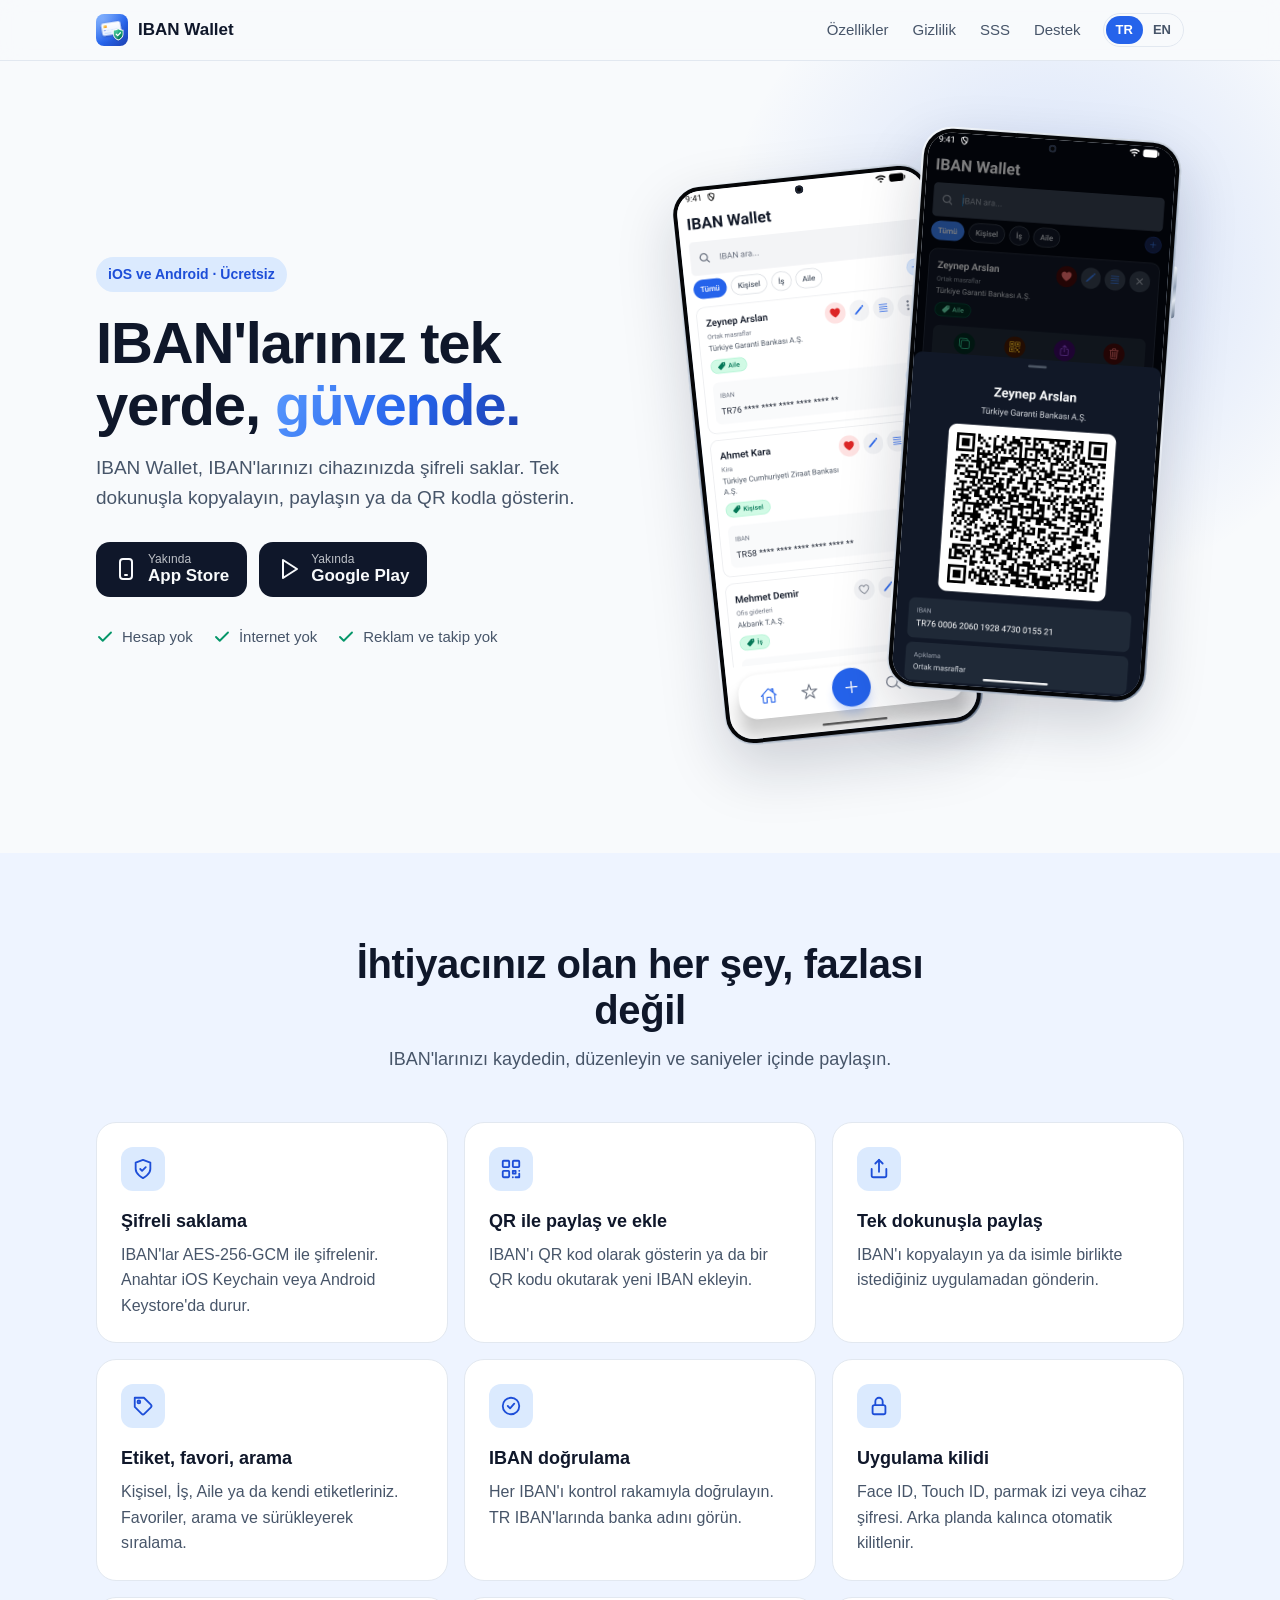
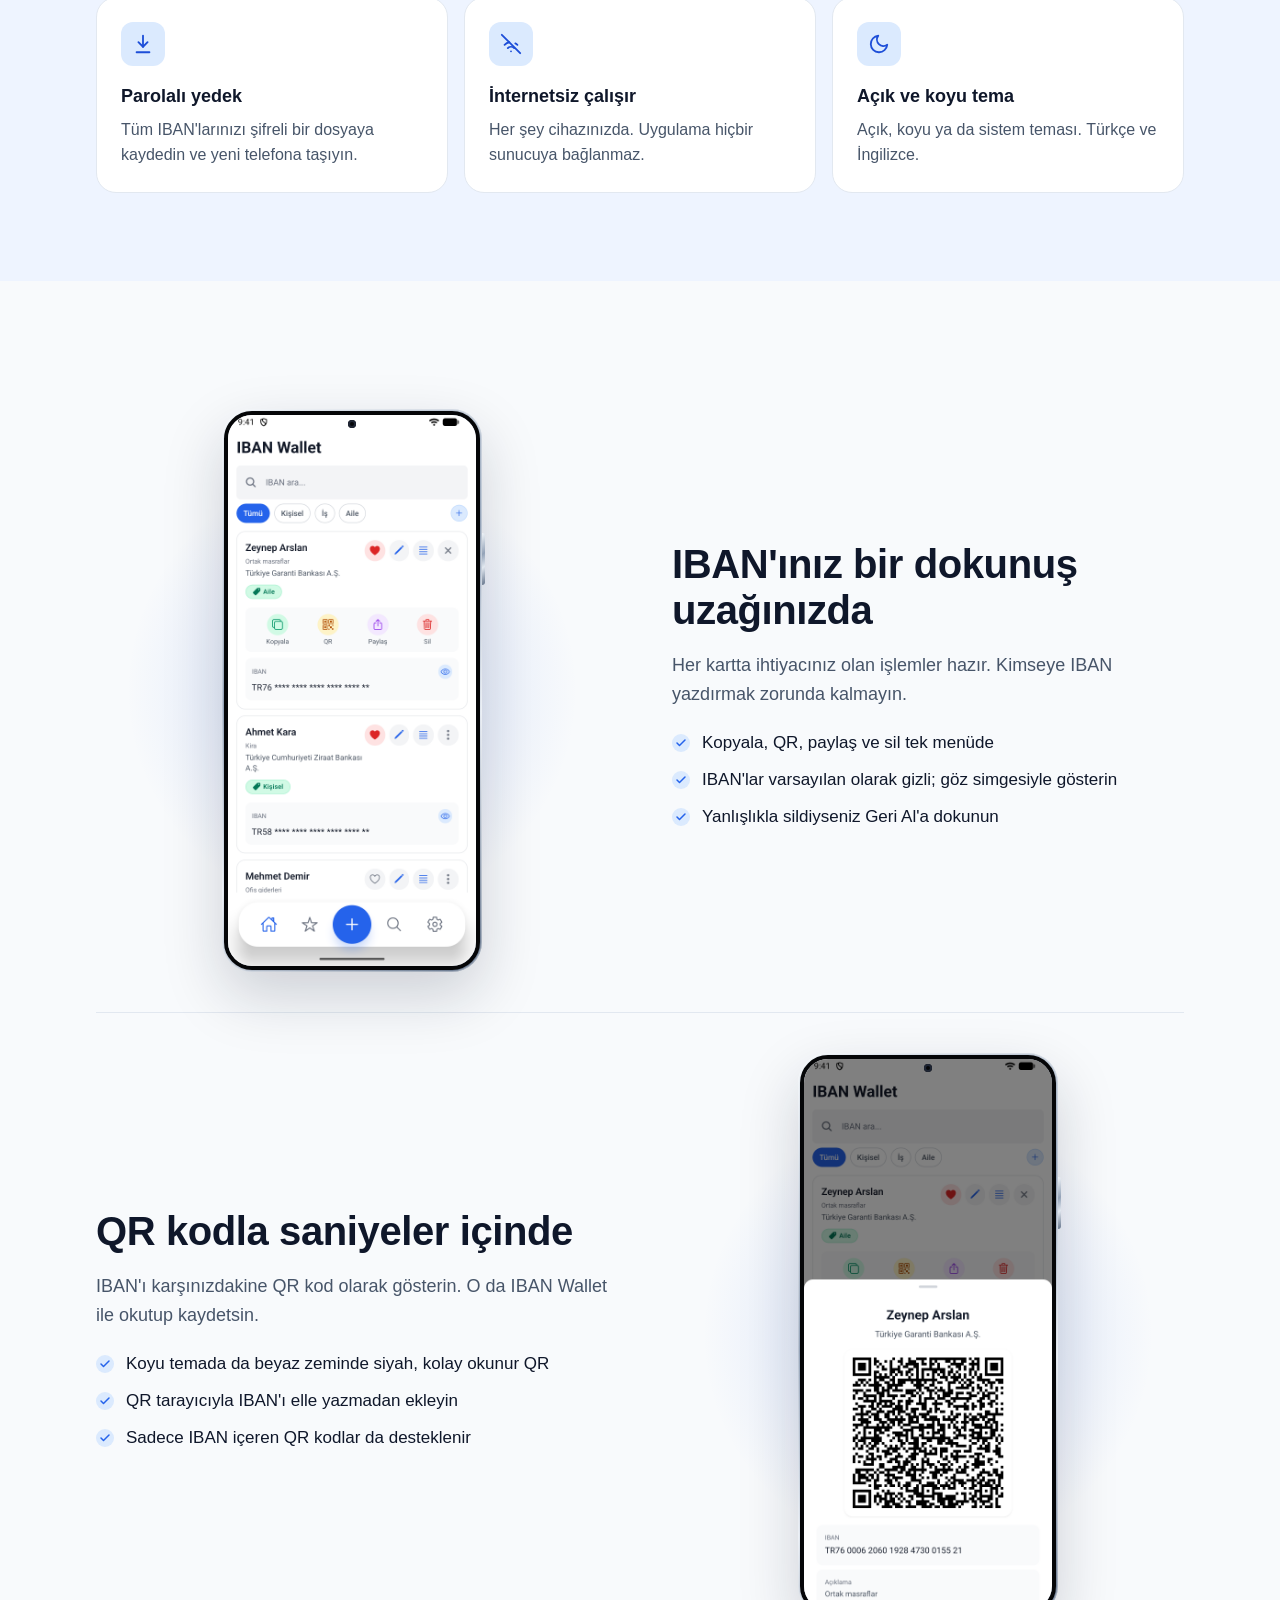
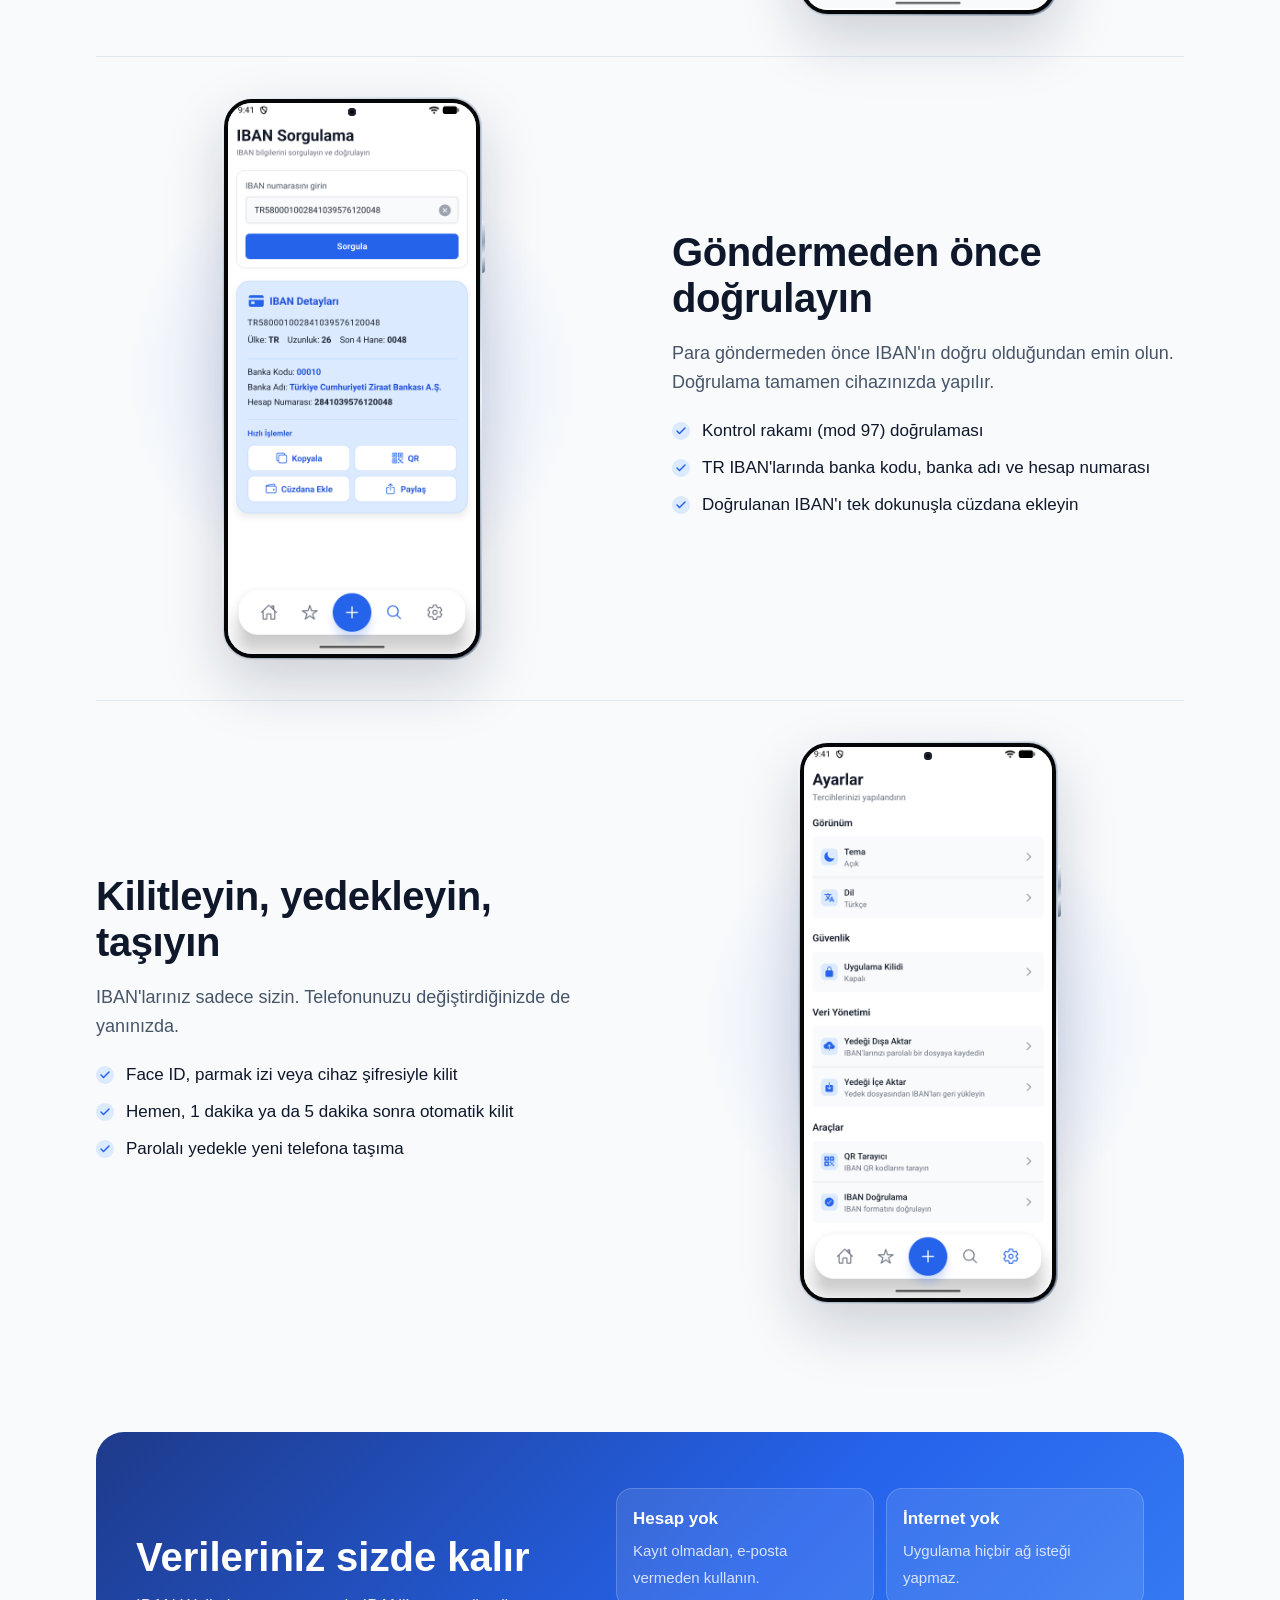
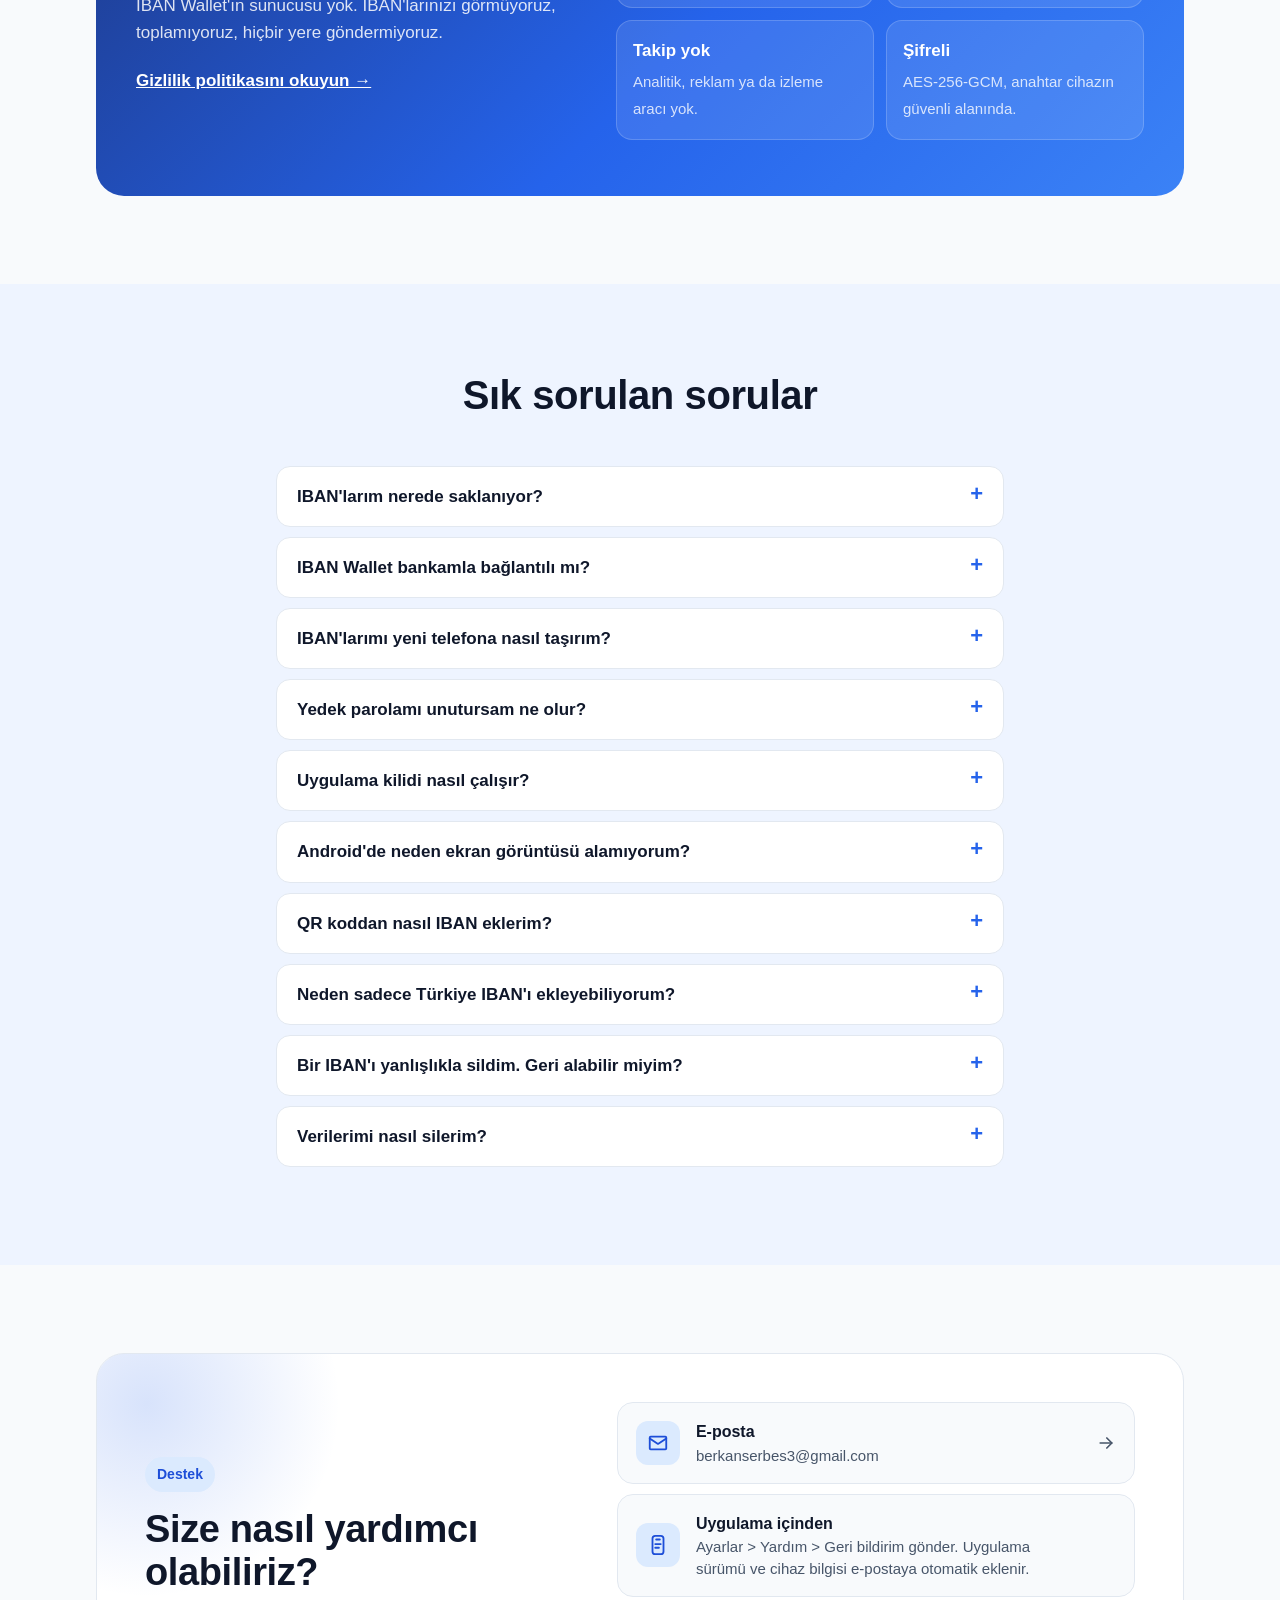
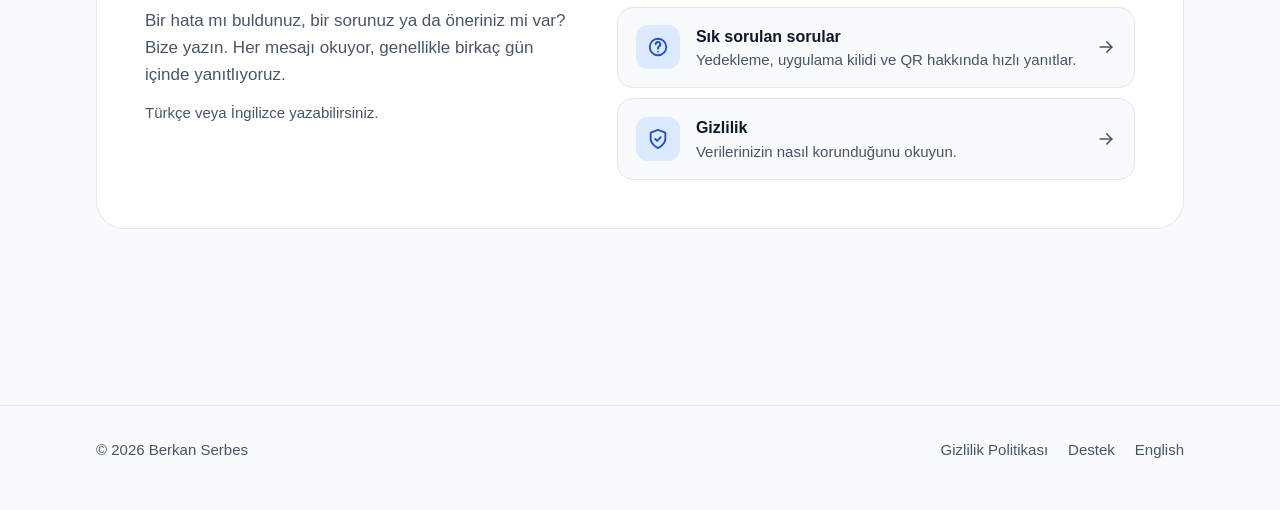
==== index.html @ 57b87718 "feat: Add IBAN Wallet website Landing page, support section and privacy policy in Turkish and Englis" ====
<!doctype html>
<html lang="tr">
<head>
  <meta charset="utf-8">
  <meta name="viewport" content="width=device-width, initial-scale=1">
  <title>IBAN Wallet – IBAN'larınız tek yerde, güvende</title>
  <meta name="description" content="IBAN Wallet, IBAN'larınızı cihazınızda şifreli saklar. Tek dokunuşla kopyalayın, paylaşın, QR kodla gösterin. Hesap yok, internet yok, takip yok.">
  <meta name="theme-color" content="#2563eb">
  <meta property="og:title" content="IBAN Wallet">
  <meta property="og:description" content="IBAN'larınız tek yerde, güvende. Hesap yok, internet yok, takip yok.">
  <meta property="og:type" content="website">
  <link rel="icon" href="icon.svg" type="image/svg+xml">
  <link rel="alternate" hreflang="tr" href="./">
  <link rel="alternate" hreflang="en" href="en/">
  <link rel="stylesheet" href="style.css">
</head>
<body>
  <header class="nav">
    <div class="container">
      <a class="brand" href="./"><img src="icon.svg" alt="">IBAN Wallet</a>
      <nav class="nav-links" aria-label="Sayfa">
        <a class="section-link" href="#ozellikler">Özellikler</a>
        <a class="section-link" href="#gizlilik">Gizlilik</a>
        <a class="section-link" href="#sss">SSS</a>
        <a class="section-link" href="#destek">Destek</a>
        <div class="lang"><span>TR</span><a href="en/" hreflang="en" lang="en">EN</a></div>
      </nav>
    </div>
  </header>

  <main>
    <section class="hero">
      <div class="container">
        <div class="hero-text">
          <span class="eyebrow">iOS ve Android · Ücretsiz</span>
          <h1>IBAN'larınız tek yerde, <span class="accent">güvende.</span></h1>
          <p class="lead">IBAN Wallet, IBAN'larınızı cihazınızda şifreli saklar. Tek dokunuşla kopyalayın, paylaşın ya da QR kodla gösterin.</p>
          <div class="store-buttons">
            <span class="store-button" aria-label="App Store'da yakında">
              <svg viewBox="0 0 24 24" fill="none" stroke="currentColor" stroke-width="2" stroke-linecap="round" stroke-linejoin="round" aria-hidden="true"><rect x="6" y="2" width="12" height="20" rx="3"/><path d="M11 18h2"/></svg>
              <span><small>Yakında</small><strong>App Store</strong></span>
            </span>
            <span class="store-button" aria-label="Google Play'de yakında">
              <svg viewBox="0 0 24 24" fill="none" stroke="currentColor" stroke-width="2" stroke-linecap="round" stroke-linejoin="round" aria-hidden="true"><path d="M6 3l14 9-14 9z"/></svg>
              <span><small>Yakında</small><strong>Google Play</strong></span>
            </span>
          </div>
          <ul class="trust">
            <li><svg viewBox="0 0 24 24" fill="none" stroke="currentColor" stroke-width="2.5" stroke-linecap="round" stroke-linejoin="round" aria-hidden="true"><path d="M20 6 9 17l-5-5"/></svg>Hesap yok</li>
            <li><svg viewBox="0 0 24 24" fill="none" stroke="currentColor" stroke-width="2.5" stroke-linecap="round" stroke-linejoin="round" aria-hidden="true"><path d="M20 6 9 17l-5-5"/></svg>İnternet yok</li>
            <li><svg viewBox="0 0 24 24" fill="none" stroke="currentColor" stroke-width="2.5" stroke-linecap="round" stroke-linejoin="round" aria-hidden="true"><path d="M20 6 9 17l-5-5"/></svg>Reklam ve takip yok</li>
          </ul>
        </div>
        <div class="phones" aria-hidden="true">
          <div class="phone">
            <picture>
              <source srcset="img/tr/home-dark.png" media="(prefers-color-scheme: dark)">
              <img src="img/tr/home.png" alt="" width="540" height="1200">
            </picture>
          </div>
          <div class="phone">
            <img src="img/tr/qr-dark.png" alt="" width="540" height="1200">
          </div>
        </div>
      </div>
    </section>

    <section id="ozellikler" class="section alt">
      <div class="container">
        <div class="section-head">
          <h2>İhtiyacınız olan her şey, fazlası değil</h2>
          <p>IBAN'larınızı kaydedin, düzenleyin ve saniyeler içinde paylaşın.</p>
        </div>
        <div class="features">
          <article class="feature">
            <div class="icon"><svg viewBox="0 0 24 24" fill="none" stroke="currentColor" stroke-width="2" stroke-linecap="round" stroke-linejoin="round" aria-hidden="true"><path d="M12 22s8-4 8-10V5l-8-3-8 3v7c0 6 8 10 8 10z"/><path d="m9 12 2 2 4-4"/></svg></div>
            <h3>Şifreli saklama</h3>
            <p>IBAN'lar AES-256-GCM ile şifrelenir. Anahtar iOS Keychain veya Android Keystore'da durur.</p>
          </article>
          <article class="feature">
            <div class="icon"><svg viewBox="0 0 24 24" fill="none" stroke="currentColor" stroke-width="2" stroke-linecap="round" stroke-linejoin="round" aria-hidden="true"><rect x="3" y="3" width="7" height="7" rx="1"/><rect x="14" y="3" width="7" height="7" rx="1"/><rect x="3" y="14" width="7" height="7" rx="1"/><path d="M14 14h3v3h-3zM21 14v.01M14 21h.01M17 21h4v-4"/></svg></div>
            <h3>QR ile paylaş ve ekle</h3>
            <p>IBAN'ı QR kod olarak gösterin ya da bir QR kodu okutarak yeni IBAN ekleyin.</p>
          </article>
          <article class="feature">
            <div class="icon"><svg viewBox="0 0 24 24" fill="none" stroke="currentColor" stroke-width="2" stroke-linecap="round" stroke-linejoin="round" aria-hidden="true"><path d="M4 12v7a2 2 0 0 0 2 2h12a2 2 0 0 0 2-2v-7"/><path d="m16 6-4-4-4 4"/><path d="M12 2v13"/></svg></div>
            <h3>Tek dokunuşla paylaş</h3>
            <p>IBAN'ı kopyalayın ya da isimle birlikte istediğiniz uygulamadan gönderin.</p>
          </article>
          <article class="feature">
            <div class="icon"><svg viewBox="0 0 24 24" fill="none" stroke="currentColor" stroke-width="2" stroke-linecap="round" stroke-linejoin="round" aria-hidden="true"><path d="M20.6 13.4 13.4 20.6a2 2 0 0 1-2.8 0L3 13V3h10l7.6 7.6a2 2 0 0 1 0 2.8z"/><circle cx="7.5" cy="7.5" r="1.5"/></svg></div>
            <h3>Etiket, favori, arama</h3>
            <p>Kişisel, İş, Aile ya da kendi etiketleriniz. Favoriler, arama ve sürükleyerek sıralama.</p>
          </article>
          <article class="feature">
            <div class="icon"><svg viewBox="0 0 24 24" fill="none" stroke="currentColor" stroke-width="2" stroke-linecap="round" stroke-linejoin="round" aria-hidden="true"><circle cx="12" cy="12" r="9"/><path d="m8.5 12 2.5 2.5 4.5-5"/></svg></div>
            <h3>IBAN doğrulama</h3>
            <p>Her IBAN'ı kontrol rakamıyla doğrulayın. TR IBAN'larında banka adını görün.</p>
          </article>
          <article class="feature">
            <div class="icon"><svg viewBox="0 0 24 24" fill="none" stroke="currentColor" stroke-width="2" stroke-linecap="round" stroke-linejoin="round" aria-hidden="true"><rect x="5" y="11" width="14" height="10" rx="2"/><path d="M8 11V7a4 4 0 0 1 8 0v4"/></svg></div>
            <h3>Uygulama kilidi</h3>
            <p>Face ID, Touch ID, parmak izi veya cihaz şifresi. Arka planda kalınca otomatik kilitlenir.</p>
          </article>
          <article class="feature">
            <div class="icon"><svg viewBox="0 0 24 24" fill="none" stroke="currentColor" stroke-width="2" stroke-linecap="round" stroke-linejoin="round" aria-hidden="true"><path d="M12 3v12"/><path d="m7 10 5 5 5-5"/><path d="M5 21h14"/></svg></div>
            <h3>Parolalı yedek</h3>
            <p>Tüm IBAN'larınızı şifreli bir dosyaya kaydedin ve yeni telefona taşıyın.</p>
          </article>
          <article class="feature">
            <div class="icon"><svg viewBox="0 0 24 24" fill="none" stroke="currentColor" stroke-width="2" stroke-linecap="round" stroke-linejoin="round" aria-hidden="true"><path d="m2 2 20 20"/><path d="M8.5 16.5a5 5 0 0 1 7 0"/><path d="M5 12.9a10 10 0 0 1 5.2-2.8"/><path d="M19 12.9a10 10 0 0 0-2.3-1.6"/><path d="M12 20h.01"/></svg></div>
            <h3>İnternetsiz çalışır</h3>
            <p>Her şey cihazınızda. Uygulama hiçbir sunucuya bağlanmaz.</p>
          </article>
          <article class="feature">
            <div class="icon"><svg viewBox="0 0 24 24" fill="none" stroke="currentColor" stroke-width="2" stroke-linecap="round" stroke-linejoin="round" aria-hidden="true"><path d="M21 12.8A9 9 0 1 1 11.2 3a7 7 0 0 0 9.8 9.8z"/></svg></div>
            <h3>Açık ve koyu tema</h3>
            <p>Açık, koyu ya da sistem teması. Türkçe ve İngilizce.</p>
          </article>
        </div>
      </div>
    </section>

    <section class="section">
      <div class="container">
        <div class="show">
          <div class="show-media">
            <div class="phone">
              <picture>
                <source srcset="img/tr/card-actions-dark.png" media="(prefers-color-scheme: dark)">
                <img src="img/tr/card-actions.png" alt="IBAN kartında kopyala, QR, paylaş ve sil işlemleri" width="540" height="1200" loading="lazy">
              </picture>
            </div>
          </div>
          <div class="show-text">
            <h2>IBAN'ınız bir dokunuş uzağınızda</h2>
            <p>Her kartta ihtiyacınız olan işlemler hazır. Kimseye IBAN yazdırmak zorunda kalmayın.</p>
            <ul class="checks">
              <li>Kopyala, QR, paylaş ve sil tek menüde</li>
              <li>IBAN'lar varsayılan olarak gizli; göz simgesiyle gösterin</li>
              <li>Yanlışlıkla sildiyseniz Geri Al'a dokunun</li>
            </ul>
          </div>
        </div>

        <div class="show reverse">
          <div class="show-media">
            <div class="phone">
              <picture>
                <source srcset="img/tr/qr-dark.png" media="(prefers-color-scheme: dark)">
                <img src="img/tr/qr.png" alt="IBAN için oluşturulmuş QR kod" width="540" height="1200" loading="lazy">
              </picture>
            </div>
          </div>
          <div class="show-text">
            <h2>QR kodla saniyeler içinde</h2>
            <p>IBAN'ı karşınızdakine QR kod olarak gösterin. O da IBAN Wallet ile okutup kaydetsin.</p>
            <ul class="checks">
              <li>Koyu temada da beyaz zeminde siyah, kolay okunur QR</li>
              <li>QR tarayıcıyla IBAN'ı elle yazmadan ekleyin</li>
              <li>Sadece IBAN içeren QR kodlar da desteklenir</li>
            </ul>
          </div>
        </div>

        <div class="show">
          <div class="show-media">
            <div class="phone">
              <picture>
                <source srcset="img/tr/inquiry-dark.png" media="(prefers-color-scheme: dark)">
                <img src="img/tr/inquiry.png" alt="IBAN doğrulama ekranında banka kodu ve banka adı" width="540" height="1200" loading="lazy">
              </picture>
            </div>
          </div>
          <div class="show-text">
            <h2>Göndermeden önce doğrulayın</h2>
            <p>Para göndermeden önce IBAN'ın doğru olduğundan emin olun. Doğrulama tamamen cihazınızda yapılır.</p>
            <ul class="checks">
              <li>Kontrol rakamı (mod 97) doğrulaması</li>
              <li>TR IBAN'larında banka kodu, banka adı ve hesap numarası</li>
              <li>Doğrulanan IBAN'ı tek dokunuşla cüzdana ekleyin</li>
            </ul>
          </div>
        </div>

        <div class="show reverse">
          <div class="show-media">
            <div class="phone">
              <picture>
                <source srcset="img/tr/settings-dark.png" media="(prefers-color-scheme: dark)">
                <img src="img/tr/settings.png" alt="Ayarlar ekranında uygulama kilidi ve yedekleme" width="540" height="1200" loading="lazy">
              </picture>
            </div>
          </div>
          <div class="show-text">
            <h2>Kilitleyin, yedekleyin, taşıyın</h2>
            <p>IBAN'larınız sadece sizin. Telefonunuzu değiştirdiğinizde de yanınızda.</p>
            <ul class="checks">
              <li>Face ID, parmak izi veya cihaz şifresiyle kilit</li>
              <li>Hemen, 1 dakika ya da 5 dakika sonra otomatik kilit</li>
              <li>Parolalı yedekle yeni telefona taşıma</li>
            </ul>
          </div>
        </div>
      </div>
    </section>

    <section id="gizlilik" class="section" style="padding-top:0">
      <div class="container">
        <div class="privacy-band">
          <div>
            <h2>Verileriniz sizde kalır</h2>
            <p>IBAN Wallet'ın sunucusu yok. IBAN'larınızı görmüyoruz, toplamıyoruz, hiçbir yere göndermiyoruz.</p>
            <a class="link" href="privacy/">Gizlilik politikasını okuyun →</a>
          </div>
          <div class="privacy-points">
            <div><strong>Hesap yok</strong><span>Kayıt olmadan, e-posta vermeden kullanın.</span></div>
            <div><strong>İnternet yok</strong><span>Uygulama hiçbir ağ isteği yapmaz.</span></div>
            <div><strong>Takip yok</strong><span>Analitik, reklam ya da izleme aracı yok.</span></div>
            <div><strong>Şifreli</strong><span>AES-256-GCM, anahtar cihazın güvenli alanında.</span></div>
          </div>
        </div>
      </div>
    </section>

    <section id="sss" class="section alt">
      <div class="container narrow">
        <div class="section-head">
          <h2>Sık sorulan sorular</h2>
        </div>

        <details>
          <summary>IBAN'larım nerede saklanıyor?</summary>
          <p>Sadece cihazınızda, şifreli olarak. IBAN Wallet'ın hesap sistemi veya sunucusu yoktur ve IBAN'larınız hiçbir zaman internet üzerinden gönderilmez.</p>
        </details>
        <details>
          <summary>IBAN Wallet bankamla bağlantılı mı?</summary>
          <p>Hayır. IBAN Wallet bir bankacılık uygulaması değildir; hiçbir bankaya bağlanmaz, para transferi yapmaz ve bakiye göstermez. Sadece IBAN'larınızı düzenli tutmanıza ve paylaşmanıza yardımcı olur.</p>
        </details>
        <details>
          <summary>IBAN'larımı yeni telefona nasıl taşırım?</summary>
          <p>Ayarlar &gt; Yedeği Dışa Aktar'dan bir parola belirleyip dosyayı kaydedin (örneğin Dosyalar, Drive veya e-posta). Yeni telefonda Ayarlar &gt; Yedeği İçe Aktar'ı aynı parolayla kullanın. Mevcut IBAN'larınız silinmez, tekrar edenler atlanır.</p>
        </details>
        <details>
          <summary>Yedek parolamı unutursam ne olur?</summary>
          <p>Yedek parola olmadan açılamaz ve parolayı sıfırlamanın bir yolu yoktur. Hatırlayacağınız bir parolayla yeni bir yedek alın.</p>
        </details>
        <details>
          <summary>Uygulama kilidi nasıl çalışır?</summary>
          <p>Ayarlar &gt; Uygulama Kilidi'nden açın. Uygulama açılırken ve seçtiğiniz süre boyunca arka planda kaldıktan sonra Face ID, parmak izi veya cihaz şifrenizi ister.</p>
        </details>
        <details>
          <summary>Android'de neden ekran görüntüsü alamıyorum?</summary>
          <p>Uygulama kilidi açıkken Android'de ekran görüntüsü kapalıdır. Böylece IBAN'larınız son uygulamalar ekranında görünmez. Kilidi kapatırsanız ekran görüntüsü yeniden alınabilir.</p>
        </details>
        <details>
          <summary>QR koddan nasıl IBAN eklerim?</summary>
          <p>Ayarlar &gt; QR Tarayıcı'yı açıp kamerayı koda doğrultun. IBAN Wallet'ın gösterdiği QR kodlar ve sadece IBAN içeren kodlar desteklenir.</p>
        </details>
        <details>
          <summary>Neden sadece Türkiye IBAN'ı ekleyebiliyorum?</summary>
          <p>Ekleme formu şu an TR IBAN'larını destekliyor. Diğer ülkelerin IBAN'ları için destek planlanıyor.</p>
        </details>
        <details>
          <summary>Bir IBAN'ı yanlışlıkla sildim. Geri alabilir miyim?</summary>
          <p>Evet, sildikten hemen sonra çıkan mesajdaki Geri Al'a dokunun.</p>
        </details>
        <details>
          <summary>Verilerimi nasıl silerim?</summary>
          <p>Her IBAN'ı uygulama içinden silebilirsiniz. Uygulamayı kaldırmak tüm verilerini cihazınızdan siler.</p>
        </details>
      </div>
    </section>

    <section id="destek" class="section">
      <div class="container">
        <div class="support">
          <div class="support-intro">
            <span class="eyebrow">Destek</span>
            <h2>Size nasıl yardımcı olabiliriz?</h2>
            <p>Bir hata mı buldunuz, bir sorunuz ya da öneriniz mi var? Bize yazın. Her mesajı okuyor, genellikle birkaç gün içinde yanıtlıyoruz.</p>
            <p class="support-meta">Türkçe veya İngilizce yazabilirsiniz.</p>
          </div>
          <div class="support-options">
          <a class="option" href="mailto:berkanserbes3@gmail.com?subject=IBAN%20Wallet%20Destek">
            <span class="option-icon"><svg viewBox="0 0 24 24" fill="none" stroke="currentColor" stroke-width="2" stroke-linecap="round" stroke-linejoin="round" aria-hidden="true"><path d="M4 5h16a1 1 0 0 1 1 1v12a1 1 0 0 1-1 1H4a1 1 0 0 1-1-1V6a1 1 0 0 1 1-1z"/><path d="m3 7 9 6 9-6"/></svg></span>
            <span class="option-text"><strong>E-posta</strong><span>berkanserbes3@gmail.com</span></span>
            <svg class="option-arrow" viewBox="0 0 24 24" fill="none" stroke="currentColor" stroke-width="2" stroke-linecap="round" stroke-linejoin="round" aria-hidden="true"><path d="M5 12h14"/><path d="m13 6 6 6-6 6"/></svg>
          </a>
          <div class="option">
            <span class="option-icon"><svg viewBox="0 0 24 24" fill="none" stroke="currentColor" stroke-width="2" stroke-linecap="round" stroke-linejoin="round" aria-hidden="true"><rect x="6" y="2" width="12" height="20" rx="3"/><path d="M10 6h4"/><path d="M9 11h6M9 15h4"/></svg></span>
            <span class="option-text"><strong>Uygulama içinden</strong><span>Ayarlar &gt; Yardım &gt; Geri bildirim gönder. Uygulama sürümü ve cihaz bilgisi e-postaya otomatik eklenir.</span></span>
          </div>
          <a class="option" href="#sss">
            <span class="option-icon"><svg viewBox="0 0 24 24" fill="none" stroke="currentColor" stroke-width="2" stroke-linecap="round" stroke-linejoin="round" aria-hidden="true"><circle cx="12" cy="12" r="9"/><path d="M9.5 9a2.5 2.5 0 1 1 3.5 2.3c-.6.3-1 .8-1 1.5V14"/><path d="M12 17h.01"/></svg></span>
            <span class="option-text"><strong>Sık sorulan sorular</strong><span>Yedekleme, uygulama kilidi ve QR hakkında hızlı yanıtlar.</span></span>
            <svg class="option-arrow" viewBox="0 0 24 24" fill="none" stroke="currentColor" stroke-width="2" stroke-linecap="round" stroke-linejoin="round" aria-hidden="true"><path d="M5 12h14"/><path d="m13 6 6 6-6 6"/></svg>
          </a>
          <a class="option" href="privacy/">
            <span class="option-icon"><svg viewBox="0 0 24 24" fill="none" stroke="currentColor" stroke-width="2" stroke-linecap="round" stroke-linejoin="round" aria-hidden="true"><path d="M12 22s8-4 8-10V5l-8-3-8 3v7c0 6 8 10 8 10z"/><path d="m9 12 2 2 4-4"/></svg></span>
            <span class="option-text"><strong>Gizlilik</strong><span>Verilerinizin nasıl korunduğunu okuyun.</span></span>
            <svg class="option-arrow" viewBox="0 0 24 24" fill="none" stroke="currentColor" stroke-width="2" stroke-linecap="round" stroke-linejoin="round" aria-hidden="true"><path d="M5 12h14"/><path d="m13 6 6 6-6 6"/></svg>
          </a>
          </div>
        </div>
      </div>
    </section>
  </main>

  <footer>
    <div class="container">
      <span>© 2026 Berkan Serbes</span>
      <nav aria-label="Alt bilgi">
        <a href="privacy/">Gizlilik Politikası</a>
        <a href="#destek">Destek</a>
        <a href="en/" hreflang="en" lang="en">English</a>
      </nav>
    </div>
  </footer>
</body>
</html>
---- style.css ----
:root {
  --bg: #f8fafc;
  --bg-alt: #eef4ff;
  --surface: #ffffff;
  --text: #0f172a;
  --muted: #475569;
  --border: #e2e8f0;
  --primary: #2563eb;
  --primary-strong: #1d4ed8;
  --primary-soft: #dbeafe;
  --primary-soft-text: #1d4ed8;
  --glow: rgba(37, 99, 235, 0.18);
  --frame: linear-gradient(145deg, #f1f5f9, #94a3b8 40%, #e2e8f0 65%, #64748b);
  --shadow: 0 24px 60px rgba(15, 23, 42, 0.18);
  color-scheme: light;
}

@media (prefers-color-scheme: dark) {
  :root {
    --bg: #0b1120;
    --bg-alt: #0f1a33;
    --surface: #111827;
    --text: #f1f5f9;
    --muted: #94a3b8;
    --border: #1f2937;
    --primary: #3b82f6;
    --primary-strong: #60a5fa;
    --primary-soft: #172554;
    --primary-soft-text: #93c5fd;
    --glow: rgba(59, 130, 246, 0.22);
    --frame: linear-gradient(145deg, #64748b, #1e293b 40%, #475569 65%, #0f172a);
    --shadow: 0 24px 60px rgba(0, 0, 0, 0.5);
    color-scheme: dark;
  }
}

* {
  box-sizing: border-box;
}

html {
  -webkit-text-size-adjust: 100%;
  scroll-behavior: smooth;
}

body {
  margin: 0;
  background: var(--bg);
  color: var(--text);
  font-family: -apple-system, BlinkMacSystemFont, "Segoe UI", Roboto, "Helvetica Neue", Arial, sans-serif;
  font-size: 17px;
  line-height: 1.6;
}

img {
  display: block;
  max-width: 100%;
  height: auto;
}

a {
  color: var(--primary);
}

.container {
  max-width: 1120px;
  margin: 0 auto;
  padding: 0 16px;
}

.narrow {
  max-width: 760px;
}

/* Navigation */

.nav {
  position: sticky;
  top: 0;
  z-index: 10;
  background: color-mix(in srgb, var(--bg) 85%, transparent);
  backdrop-filter: saturate(180%) blur(12px);
  -webkit-backdrop-filter: saturate(180%) blur(12px);
  border-bottom: 1px solid var(--border);
}

.nav .container {
  display: flex;
  align-items: center;
  justify-content: space-between;
  gap: 16px;
  height: 60px;
}

.brand {
  display: flex;
  align-items: center;
  gap: 10px;
  color: var(--text);
  font-weight: 700;
  text-decoration: none;
  white-space: nowrap;
}

.brand img {
  width: 32px;
  height: 32px;
  border-radius: 8px;
}

.nav-links {
  display: flex;
  align-items: center;
  gap: 4px;
  font-size: 15px;
}

.nav-links a {
  color: var(--muted);
  text-decoration: none;
  padding: 6px 10px;
  border-radius: 8px;
}

.nav-links a:hover {
  color: var(--text);
  background: var(--bg-alt);
}

.lang {
  display: flex;
  align-items: center;
  margin-left: 8px;
  border: 1px solid var(--border);
  border-radius: 999px;
  padding: 2px;
  font-size: 13px;
  font-weight: 600;
}

.lang a,
.lang span {
  padding: 4px 10px;
  border-radius: 999px;
}

.lang span {
  background: var(--primary);
  color: #ffffff;
}

.nav-links .lang a {
  padding: 4px 10px;
}

@media (max-width: 720px) {
  .nav-links .section-link {
    display: none;
  }
}

/* Hero */

.hero {
  position: relative;
  overflow: hidden;
  padding: 72px 0 80px;
}

.hero::before {
  content: "";
  position: absolute;
  inset: -20% -10% auto auto;
  width: 720px;
  height: 720px;
  background: radial-gradient(circle, var(--glow), transparent 65%);
  pointer-events: none;
}

.hero .container {
  position: relative;
  display: grid;
  grid-template-columns: 1.05fr 1fr;
  align-items: center;
  gap: 48px;
}

.eyebrow {
  display: inline-flex;
  align-items: center;
  gap: 8px;
  background: var(--primary-soft);
  color: var(--primary-soft-text);
  font-size: 14px;
  font-weight: 600;
  border-radius: 999px;
  padding: 6px 12px;
}

.hero h1 {
  font-size: clamp(36px, 6vw, 58px);
  line-height: 1.08;
  letter-spacing: -0.02em;
  margin: 20px 0 16px;
}

.hero h1 .accent {
  background: linear-gradient(120deg, #5b9bff, var(--primary) 55%, #1e40af);
  -webkit-background-clip: text;
  background-clip: text;
  color: transparent;
}

.hero .lead {
  color: var(--muted);
  font-size: 19px;
  max-width: 520px;
  margin: 0 0 28px;
}

.store-buttons {
  display: flex;
  flex-wrap: wrap;
  gap: 12px;
}

.store-button {
  display: inline-flex;
  align-items: center;
  gap: 10px;
  background: var(--text);
  color: var(--bg);
  border-radius: 14px;
  padding: 10px 18px;
  text-decoration: none;
  line-height: 1.2;
}

.store-button svg {
  width: 24px;
  height: 24px;
  flex: none;
}

.store-button small {
  display: block;
  font-size: 12px;
  opacity: 0.75;
}

.store-button strong {
  display: block;
  font-size: 17px;
}

.trust {
  display: flex;
  flex-wrap: wrap;
  gap: 8px 20px;
  margin: 28px 0 0;
  padding: 0;
  list-style: none;
  color: var(--muted);
  font-size: 15px;
}

.trust li {
  display: flex;
  align-items: center;
  gap: 8px;
}

.trust svg {
  width: 18px;
  height: 18px;
  color: #059669;
  flex: none;
}

/* Phone frames */

.phones {
  position: relative;
  height: 640px;
}

.phone {
  position: absolute;
  width: 260px;
  background: var(--frame);
  border-radius: 30px;
  padding: 2px;
  box-shadow: var(--shadow), inset 0 0 0 1px rgba(255, 255, 255, 0.35);
}

.phone img {
  width: 100%;
  border: 4px solid #050608;
  border-radius: 28px;
  background: #050608;
}

/* Punch-hole camera */
.phone::after {
  content: "";
  position: absolute;
  top: 11px;
  left: 50%;
  width: 8px;
  height: 8px;
  border-radius: 50%;
  background: #050608;
  box-shadow: inset 0 0 0 2px #1e2533;
  transform: translateX(-50%);
}

/* Side button */
.phone::before {
  content: "";
  position: absolute;
  top: 22%;
  right: -3px;
  width: 3px;
  height: 52px;
  border-radius: 0 3px 3px 0;
  background: var(--frame);
}

.phones .phone:first-child {
  left: 4%;
  top: 40px;
  transform: rotate(-6deg);
}

.phones .phone:last-child {
  right: 4%;
  top: 0;
  transform: rotate(4deg);
}

/* Sections */

section {
  scroll-margin-top: 72px;
}

.section {
  padding: 88px 0;
}

.section.alt {
  background: var(--bg-alt);
}

.section-head {
  text-align: center;
  max-width: 640px;
  margin: 0 auto 48px;
}

.section-head h2,
.show h2 {
  font-size: clamp(28px, 4vw, 40px);
  line-height: 1.15;
  letter-spacing: -0.01em;
  margin: 0 0 12px;
}

.section-head p {
  color: var(--muted);
  font-size: 18px;
  margin: 0;
}

/* Features */

.features {
  display: grid;
  grid-template-columns: repeat(3, 1fr);
  gap: 16px;
}

.feature {
  background: var(--surface);
  border: 1px solid var(--border);
  border-radius: 20px;
  padding: 24px;
}

.feature .icon {
  display: grid;
  place-items: center;
  width: 44px;
  height: 44px;
  border-radius: 12px;
  background: var(--primary-soft);
  color: var(--primary-soft-text);
  margin-bottom: 16px;
}

.feature .icon svg {
  width: 22px;
  height: 22px;
}

.feature h3 {
  font-size: 18px;
  margin: 0 0 6px;
}

.feature p {
  color: var(--muted);
  font-size: 16px;
  margin: 0;
}

/* Showcase rows */

.show {
  display: grid;
  grid-template-columns: 1fr 1fr;
  align-items: center;
  gap: 64px;
  padding: 40px 0;
}

.show + .show {
  border-top: 1px solid var(--border);
}

.show.reverse .show-media {
  order: 2;
}

.show-media {
  display: flex;
  justify-content: center;
  position: relative;
}

.show-media::before {
  content: "";
  position: absolute;
  inset: 10% 5%;
  background: radial-gradient(circle, var(--glow), transparent 70%);
}

.show-media .phone {
  position: relative;
  width: 260px;
}

.show-text p {
  color: var(--muted);
  font-size: 18px;
}

.checks {
  list-style: none;
  padding: 0;
  margin: 20px 0 0;
}

.checks li {
  position: relative;
  padding-left: 30px;
  margin-bottom: 10px;
}

.checks li::before {
  content: "";
  position: absolute;
  left: 0;
  top: 5px;
  width: 18px;
  height: 18px;
  border-radius: 50%;
  background: var(--primary-soft) url("data:image/svg+xml,%3Csvg xmlns='http://www.w3.org/2000/svg' viewBox='0 0 24 24' fill='none' stroke='%232563eb' stroke-width='3' stroke-linecap='round' stroke-linejoin='round'%3E%3Cpath d='M20 6 9 17l-5-5'/%3E%3C/svg%3E") center / 12px no-repeat;
}

/* Privacy band */

.privacy-band {
  background: linear-gradient(135deg, #1e3a8a, #2563eb 55%, #3b82f6);
  color: #ffffff;
  border-radius: 28px;
  padding: 56px 40px;
  display: grid;
  grid-template-columns: 1fr 1.2fr;
  gap: 40px;
  align-items: center;
}

.privacy-band h2 {
  font-size: clamp(28px, 4vw, 40px);
  line-height: 1.15;
  margin: 0 0 12px;
}

.privacy-band p {
  color: rgba(255, 255, 255, 0.85);
  margin: 0 0 20px;
}

.privacy-band .link {
  color: #ffffff;
  font-weight: 600;
}

.privacy-points {
  display: grid;
  grid-template-columns: 1fr 1fr;
  gap: 12px;
}

.privacy-points div {
  background: rgba(255, 255, 255, 0.1);
  border: 1px solid rgba(255, 255, 255, 0.18);
  border-radius: 16px;
  padding: 16px;
}

.privacy-points strong {
  display: block;
  font-size: 17px;
  margin-bottom: 4px;
}

.privacy-points span {
  color: rgba(255, 255, 255, 0.8);
  font-size: 15px;
}

/* FAQ */

details {
  background: var(--surface);
  border: 1px solid var(--border);
  border-radius: 14px;
  padding: 16px 20px;
  margin-bottom: 10px;
}

summary {
  cursor: pointer;
  font-weight: 600;
  list-style: none;
  display: flex;
  justify-content: space-between;
  gap: 16px;
}

summary::-webkit-details-marker {
  display: none;
}

summary::after {
  content: "+";
  color: var(--primary);
  font-size: 22px;
  line-height: 1;
}

details[open] summary::after {
  content: "–";
}

details p {
  margin: 10px 0 0;
  color: var(--muted);
}

/* Support */

.support {
  position: relative;
  overflow: hidden;
  display: grid;
  grid-template-columns: 0.9fr 1.1fr;
  gap: 48px;
  align-items: center;
  background: var(--surface);
  border: 1px solid var(--border);
  border-radius: 28px;
  padding: 48px;
}

.support::before {
  content: "";
  position: absolute;
  top: -160px;
  left: -160px;
  width: 420px;
  height: 420px;
  background: radial-gradient(circle, var(--glow), transparent 65%);
  pointer-events: none;
}

.support-intro {
  position: relative;
}

.support h2 {
  font-size: clamp(28px, 4vw, 38px);
  line-height: 1.15;
  letter-spacing: -0.01em;
  margin: 16px 0 12px;
}

.support-intro p {
  color: var(--muted);
  margin: 0 0 12px;
}

.support-intro .support-meta {
  font-size: 15px;
  margin: 0;
}

.support-options {
  position: relative;
  display: grid;
  gap: 10px;
}

.option {
  display: grid;
  grid-template-columns: 44px 1fr 20px;
  align-items: center;
  gap: 16px;
  background: var(--bg);
  border: 1px solid var(--border);
  border-radius: 16px;
  padding: 16px 18px;
  color: var(--text);
  text-decoration: none;
  transition: border-color 0.15s, transform 0.15s;
}

a.option:hover {
  border-color: var(--primary);
  transform: translateY(-1px);
}

.option-icon {
  display: grid;
  place-items: center;
  width: 44px;
  height: 44px;
  border-radius: 12px;
  background: var(--primary-soft);
  color: var(--primary-soft-text);
}

.option-icon svg {
  width: 22px;
  height: 22px;
}

.option-text strong {
  display: block;
  font-size: 16px;
}

.option-text span {
  display: block;
  color: var(--muted);
  font-size: 15px;
  line-height: 1.45;
  overflow-wrap: anywhere;
}

.option-arrow {
  width: 20px;
  height: 20px;
  color: var(--muted);
  transition: color 0.15s, transform 0.15s;
}

a.option:hover .option-arrow {
  color: var(--primary);
  transform: translateX(2px);
}

/* Document pages (privacy policy) */

.doc {
  padding: 56px 0 24px;
}

.doc h1 {
  font-size: clamp(32px, 5vw, 44px);
  line-height: 1.15;
  margin: 0 0 8px;
}

.doc h2 {
  font-size: 22px;
  margin: 36px 0 8px;
}

.doc .updated {
  color: var(--muted);
  font-size: 15px;
  margin: 0 0 24px;
}

/* Footer */

footer {
  border-top: 1px solid var(--border);
  margin-top: 88px;
  padding: 32px 0 48px;
  color: var(--muted);
  font-size: 15px;
}

footer .container {
  display: flex;
  flex-wrap: wrap;
  justify-content: space-between;
  gap: 16px;
}

footer nav {
  display: flex;
  flex-wrap: wrap;
  gap: 20px;
}

footer a {
  color: var(--muted);
  text-decoration: none;
}

footer a:hover {
  color: var(--text);
}

/* Responsive */

@media (max-width: 900px) {
  .hero {
    padding: 48px 0 56px;
  }

  .hero .container,
  .show,
  .privacy-band {
    grid-template-columns: 1fr;
  }

  .hero-text {
    text-align: center;
  }

  .hero .lead {
    margin-left: auto;
    margin-right: auto;
  }

  .store-buttons,
  .trust {
    justify-content: center;
  }

  .phones {
    height: 540px;
    max-width: 440px;
    width: 100%;
    margin: 0 auto;
  }

  .phone {
    width: 210px;
    border-radius: 25px;
  }

  .phone img {
    border-width: 3px;
    border-radius: 23px;
  }

  .phone::after {
    top: 9px;
    width: 7px;
    height: 7px;
  }

  .features {
    grid-template-columns: 1fr 1fr;
  }

  .show {
    gap: 32px;
    text-align: center;
  }

  .show.reverse .show-media {
    order: 0;
  }

  .show-media .phone {
    width: 240px;
  }

  .checks {
    display: inline-block;
    text-align: left;
  }

  .privacy-band {
    padding: 40px 24px;
  }

  .support {
    grid-template-columns: 1fr;
    gap: 28px;
    padding: 32px 20px;
  }
}

@media (max-width: 560px) {
  .section {
    padding: 64px 0;
  }

  .features,
  .privacy-points {
    grid-template-columns: 1fr;
  }

  .phones {
    height: 440px;
  }

  .phone {
    width: 170px;
    border-radius: 21px;
  }

  .phone img {
    border-radius: 19px;
  }

  .phone::after {
    top: 8px;
    width: 6px;
    height: 6px;
  }

  .phones .phone:first-child {
    left: 2%;
  }

  .phones .phone:last-child {
    right: 2%;
  }
}
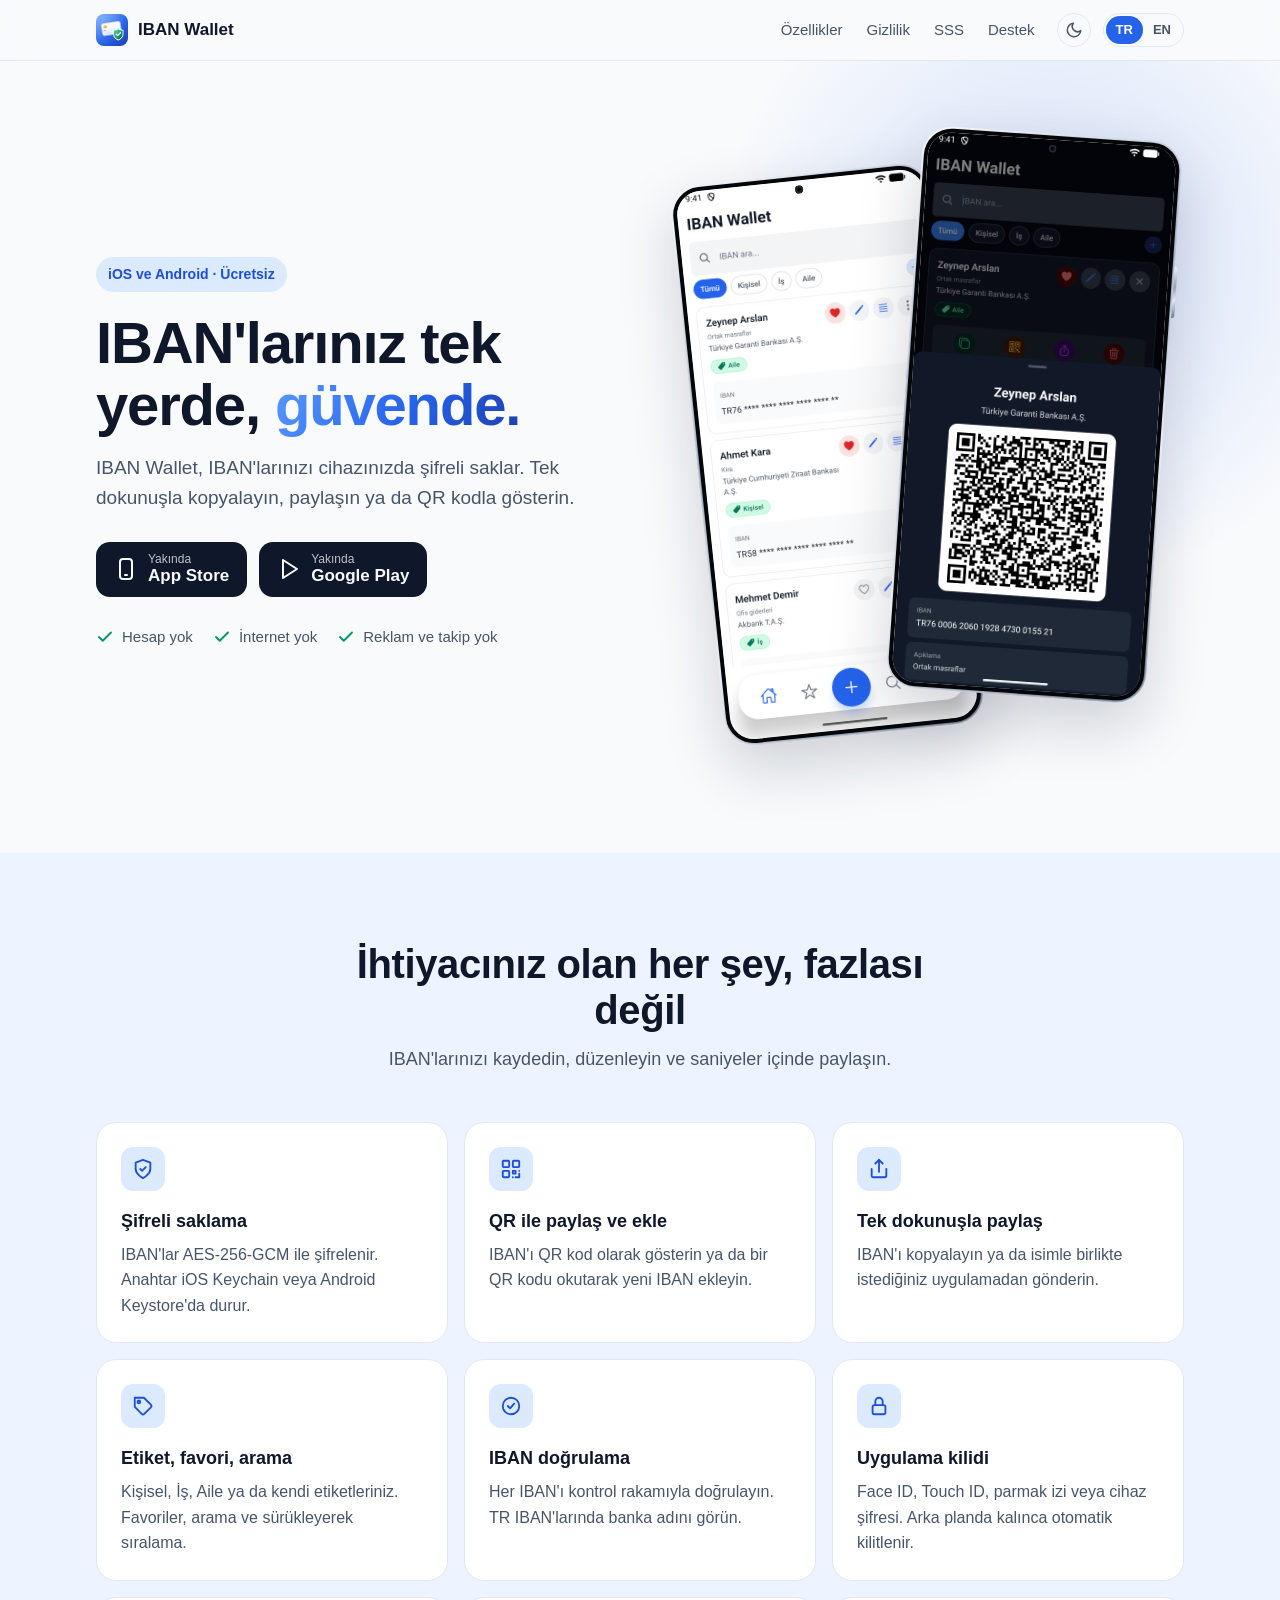
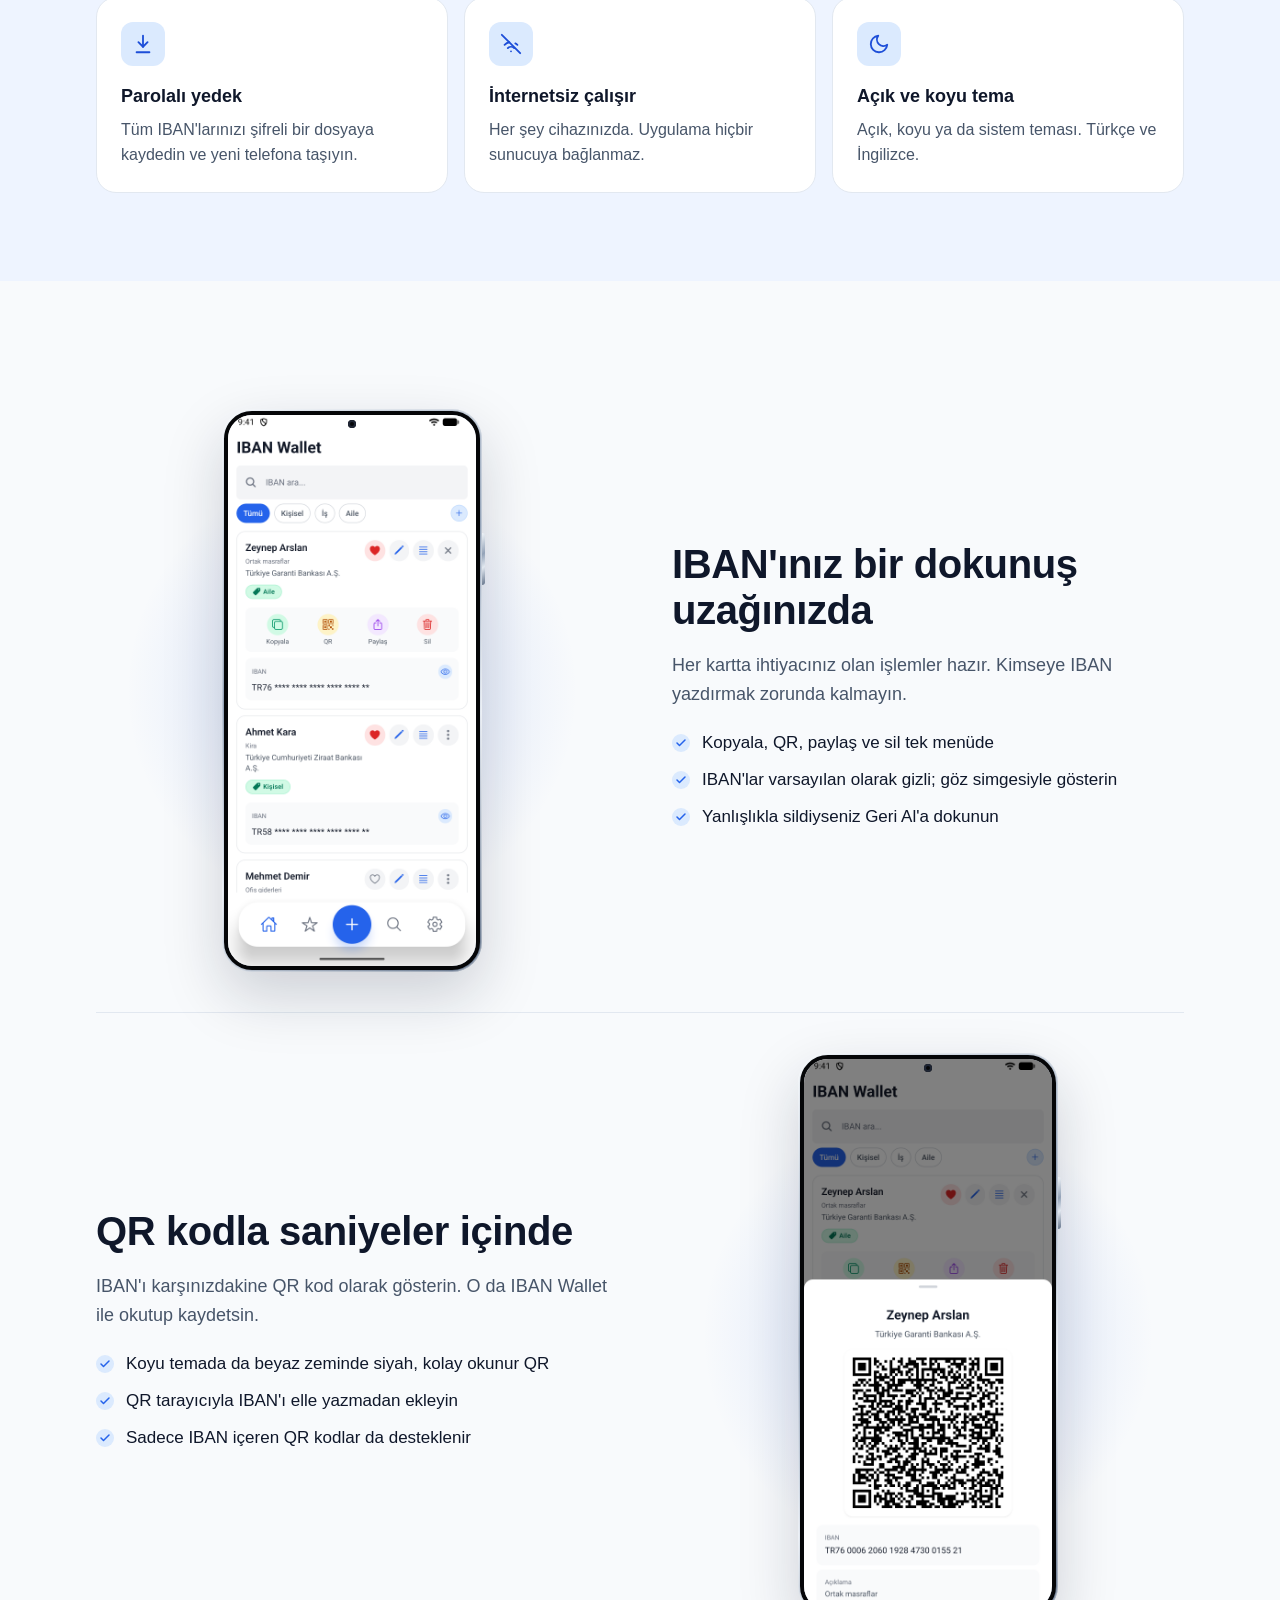
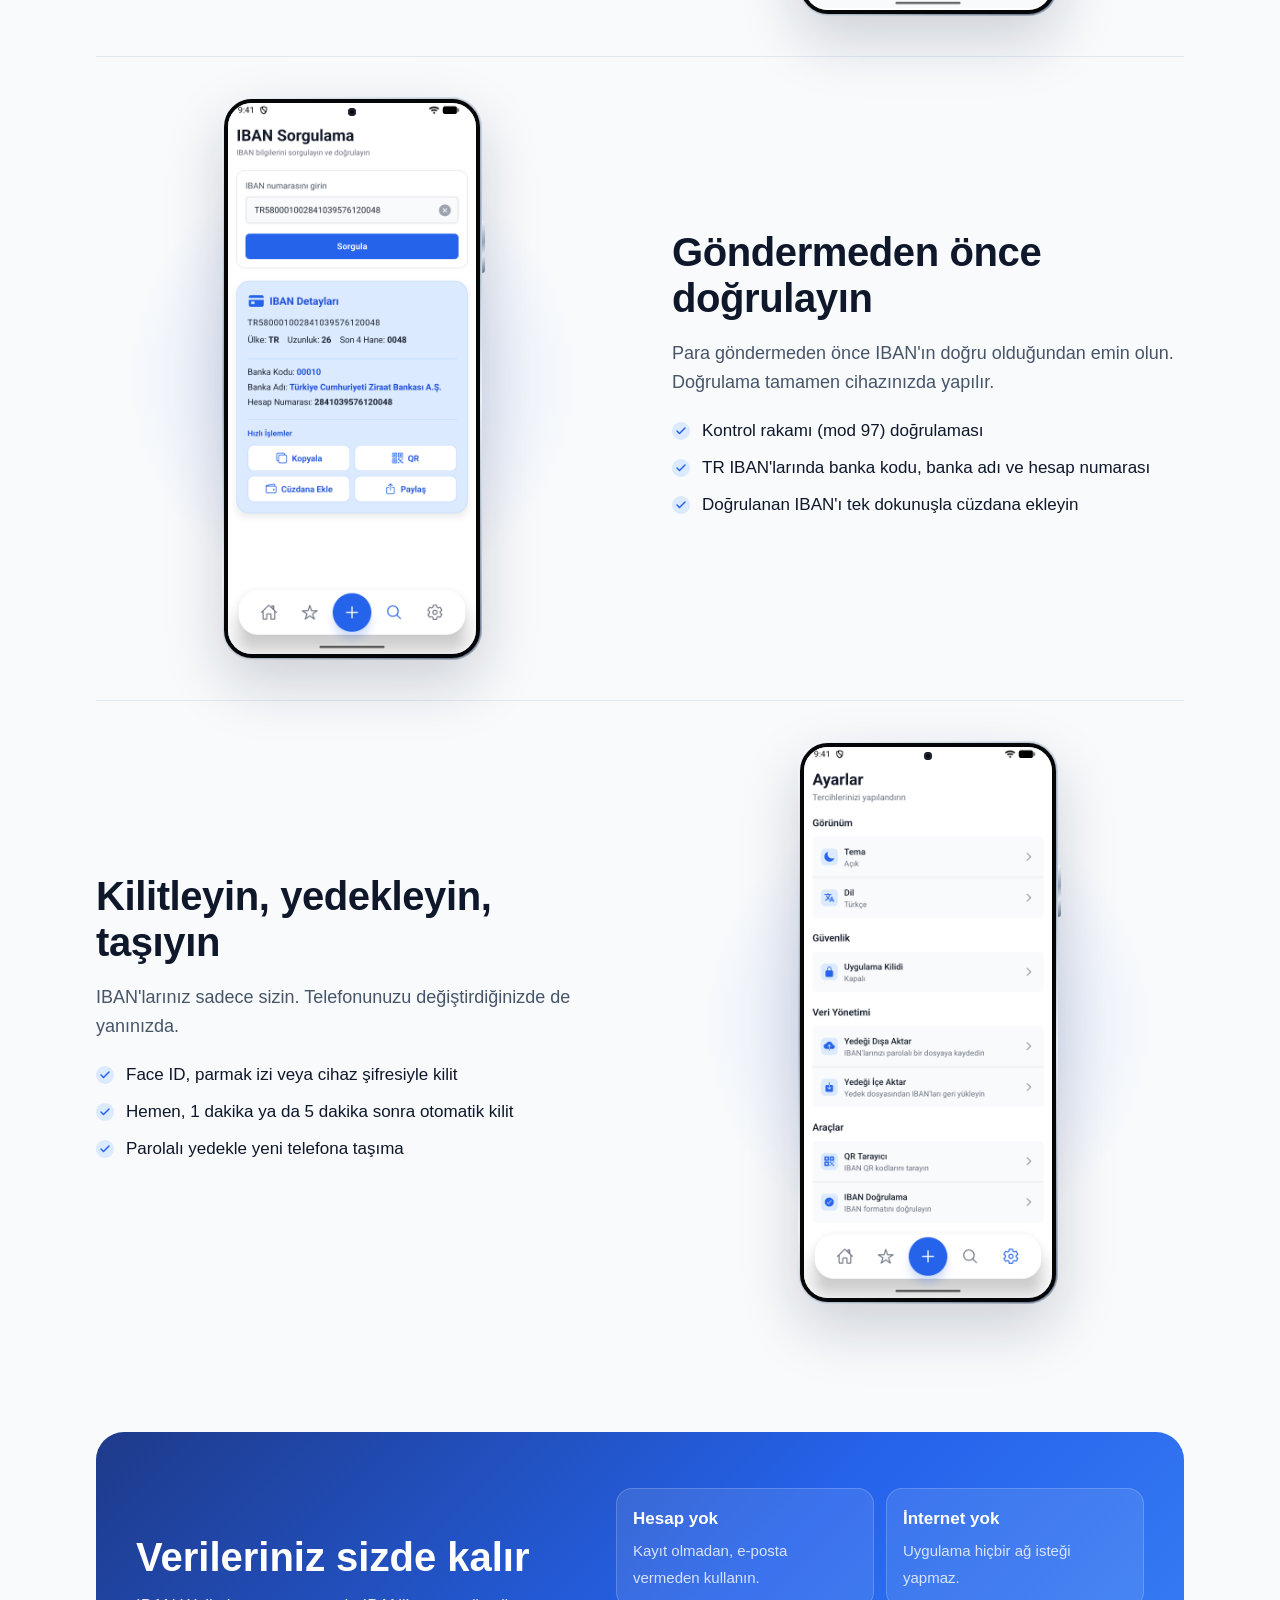
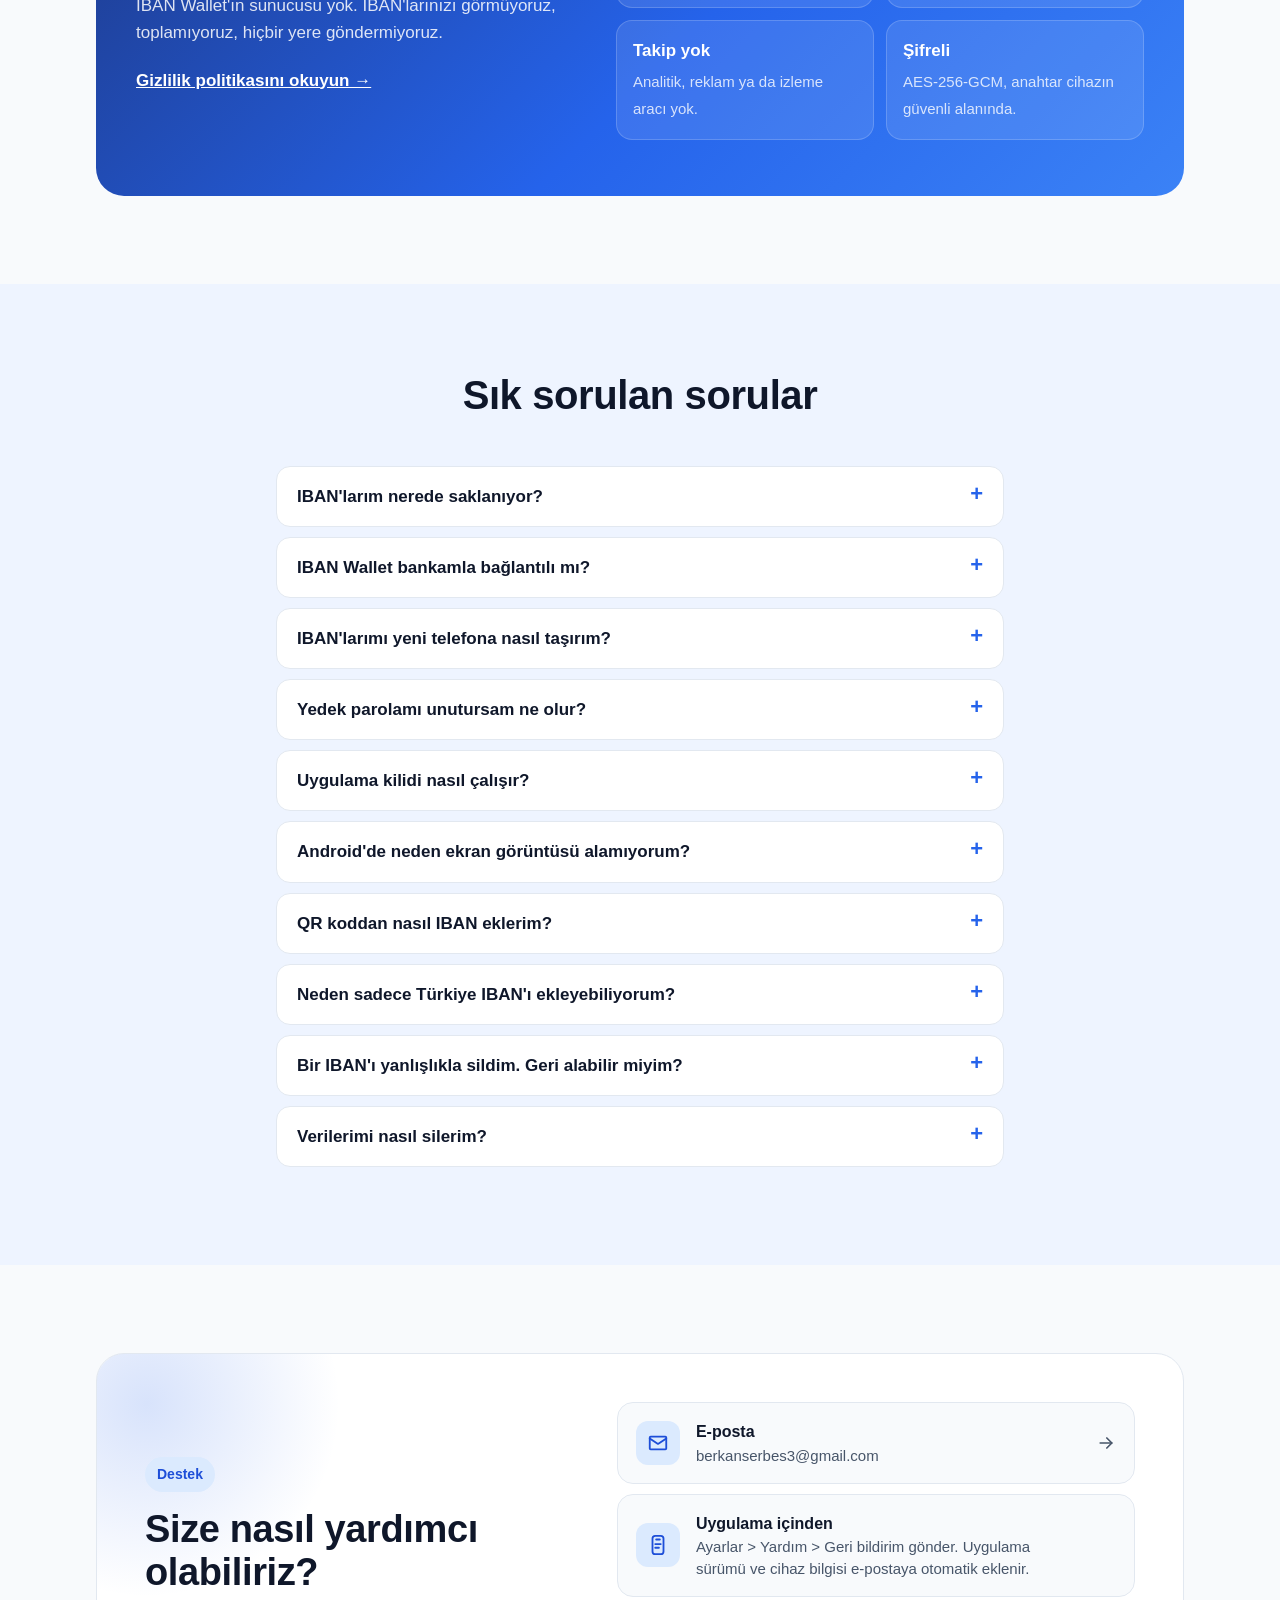
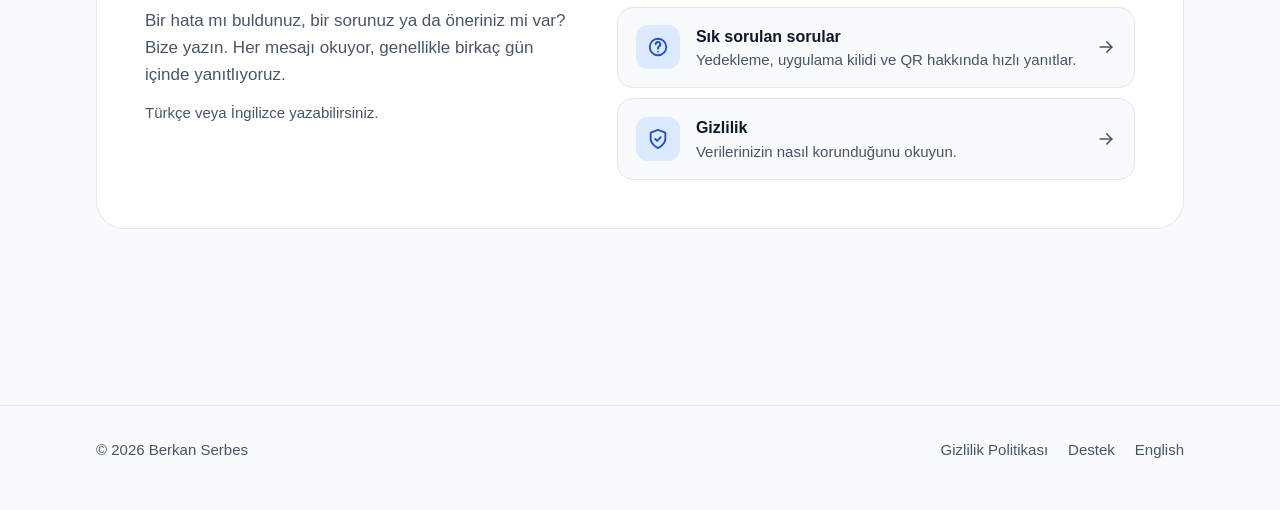
==== commit 58918abb: "feat: Add light and dark theme toggle The site followed only the system theme. Add a toggle in the h" ====
--- a/index.html
+++ b/index.html
@@ -12,6 +12,7 @@
   <link rel="icon" href="icon.svg" type="image/svg+xml">
   <link rel="alternate" hreflang="tr" href="./">
   <link rel="alternate" hreflang="en" href="en/">
+  <script src="theme.js"></script>
   <link rel="stylesheet" href="style.css">
 </head>
 <body>
@@ -23,6 +24,10 @@
         <a class="section-link" href="#gizlilik">Gizlilik</a>
         <a class="section-link" href="#sss">SSS</a>
         <a class="section-link" href="#destek">Destek</a>
+        <button class="theme-toggle" type="button" data-label-dark="Koyu temaya geç" data-label-light="Açık temaya geç" aria-label="Koyu temaya geç" title="Koyu temaya geç">
+          <svg class="moon" viewBox="0 0 24 24" fill="none" stroke="currentColor" stroke-width="2" stroke-linecap="round" stroke-linejoin="round" aria-hidden="true"><path d="M21 12.8A9 9 0 1 1 11.2 3a7 7 0 0 0 9.8 9.8z"/></svg>
+          <svg class="sun" viewBox="0 0 24 24" fill="none" stroke="currentColor" stroke-width="2" stroke-linecap="round" stroke-linejoin="round" aria-hidden="true"><circle cx="12" cy="12" r="4"/><path d="M12 2v2M12 20v2M4.9 4.9l1.4 1.4M17.7 17.7l1.4 1.4M2 12h2M20 12h2M4.9 19.1l1.4-1.4M17.7 6.3l1.4-1.4"/></svg>
+        </button>
         <div class="lang"><span>TR</span><a href="en/" hreflang="en" lang="en">EN</a></div>
       </nav>
     </div>
@@ -54,7 +59,7 @@
         <div class="phones" aria-hidden="true">
           <div class="phone">
             <picture>
-              <source srcset="img/tr/home-dark.png" media="(prefers-color-scheme: dark)">
+              <source data-dark srcset="img/tr/home-dark.png" media="(prefers-color-scheme: dark)">
               <img src="img/tr/home.png" alt="" width="540" height="1200">
             </picture>
           </div>
@@ -127,7 +132,7 @@
           <div class="show-media">
             <div class="phone">
               <picture>
-                <source srcset="img/tr/card-actions-dark.png" media="(prefers-color-scheme: dark)">
+                <source data-dark srcset="img/tr/card-actions-dark.png" media="(prefers-color-scheme: dark)">
                 <img src="img/tr/card-actions.png" alt="IBAN kartında kopyala, QR, paylaş ve sil işlemleri" width="540" height="1200" loading="lazy">
               </picture>
             </div>
@@ -147,7 +152,7 @@
           <div class="show-media">
             <div class="phone">
               <picture>
-                <source srcset="img/tr/qr-dark.png" media="(prefers-color-scheme: dark)">
+                <source data-dark srcset="img/tr/qr-dark.png" media="(prefers-color-scheme: dark)">
                 <img src="img/tr/qr.png" alt="IBAN için oluşturulmuş QR kod" width="540" height="1200" loading="lazy">
               </picture>
             </div>
@@ -167,7 +172,7 @@
           <div class="show-media">
             <div class="phone">
               <picture>
-                <source srcset="img/tr/inquiry-dark.png" media="(prefers-color-scheme: dark)">
+                <source data-dark srcset="img/tr/inquiry-dark.png" media="(prefers-color-scheme: dark)">
                 <img src="img/tr/inquiry.png" alt="IBAN doğrulama ekranında banka kodu ve banka adı" width="540" height="1200" loading="lazy">
               </picture>
             </div>
@@ -187,7 +192,7 @@
           <div class="show-media">
             <div class="phone">
               <picture>
-                <source srcset="img/tr/settings-dark.png" media="(prefers-color-scheme: dark)">
+                <source data-dark srcset="img/tr/settings-dark.png" media="(prefers-color-scheme: dark)">
                 <img src="img/tr/settings.png" alt="Ayarlar ekranında uygulama kilidi ve yedekleme" width="540" height="1200" loading="lazy">
               </picture>
             </div>
--- a/style.css
+++ b/style.css
@@ -15,8 +15,9 @@
   color-scheme: light;
 }
 
+/* Dark theme: follows the system, or the toggle (data-theme) when set */
 @media (prefers-color-scheme: dark) {
-  :root {
+  :root:not([data-theme="light"]) {
     --bg: #0b1120;
     --bg-alt: #0f1a33;
     --surface: #111827;
@@ -34,6 +35,23 @@
   }
 }
 
+:root[data-theme="dark"] {
+  --bg: #0b1120;
+  --bg-alt: #0f1a33;
+  --surface: #111827;
+  --text: #f1f5f9;
+  --muted: #94a3b8;
+  --border: #1f2937;
+  --primary: #3b82f6;
+  --primary-strong: #60a5fa;
+  --primary-soft: #172554;
+  --primary-soft-text: #93c5fd;
+  --glow: rgba(59, 130, 246, 0.22);
+  --frame: linear-gradient(145deg, #64748b, #1e293b 40%, #475569 65%, #0f172a);
+  --shadow: 0 24px 60px rgba(0, 0, 0, 0.5);
+  color-scheme: dark;
+}
+
 * {
   box-sizing: border-box;
 }
@@ -151,6 +169,39 @@
 
 .nav-links .lang a {
   padding: 4px 10px;
+}
+
+.theme-toggle {
+  display: grid;
+  place-items: center;
+  width: 34px;
+  height: 34px;
+  margin-left: 8px;
+  padding: 0;
+  border: 1px solid var(--border);
+  border-radius: 999px;
+  background: transparent;
+  color: var(--muted);
+  cursor: pointer;
+}
+
+.theme-toggle:hover {
+  color: var(--text);
+  background: var(--bg-alt);
+}
+
+.theme-toggle svg {
+  width: 18px;
+  height: 18px;
+}
+
+.theme-toggle .sun,
+:root[data-theme="dark"] .theme-toggle .moon {
+  display: none;
+}
+
+:root[data-theme="dark"] .theme-toggle .sun {
+  display: block;
 }
 
 @media (max-width: 720px) {
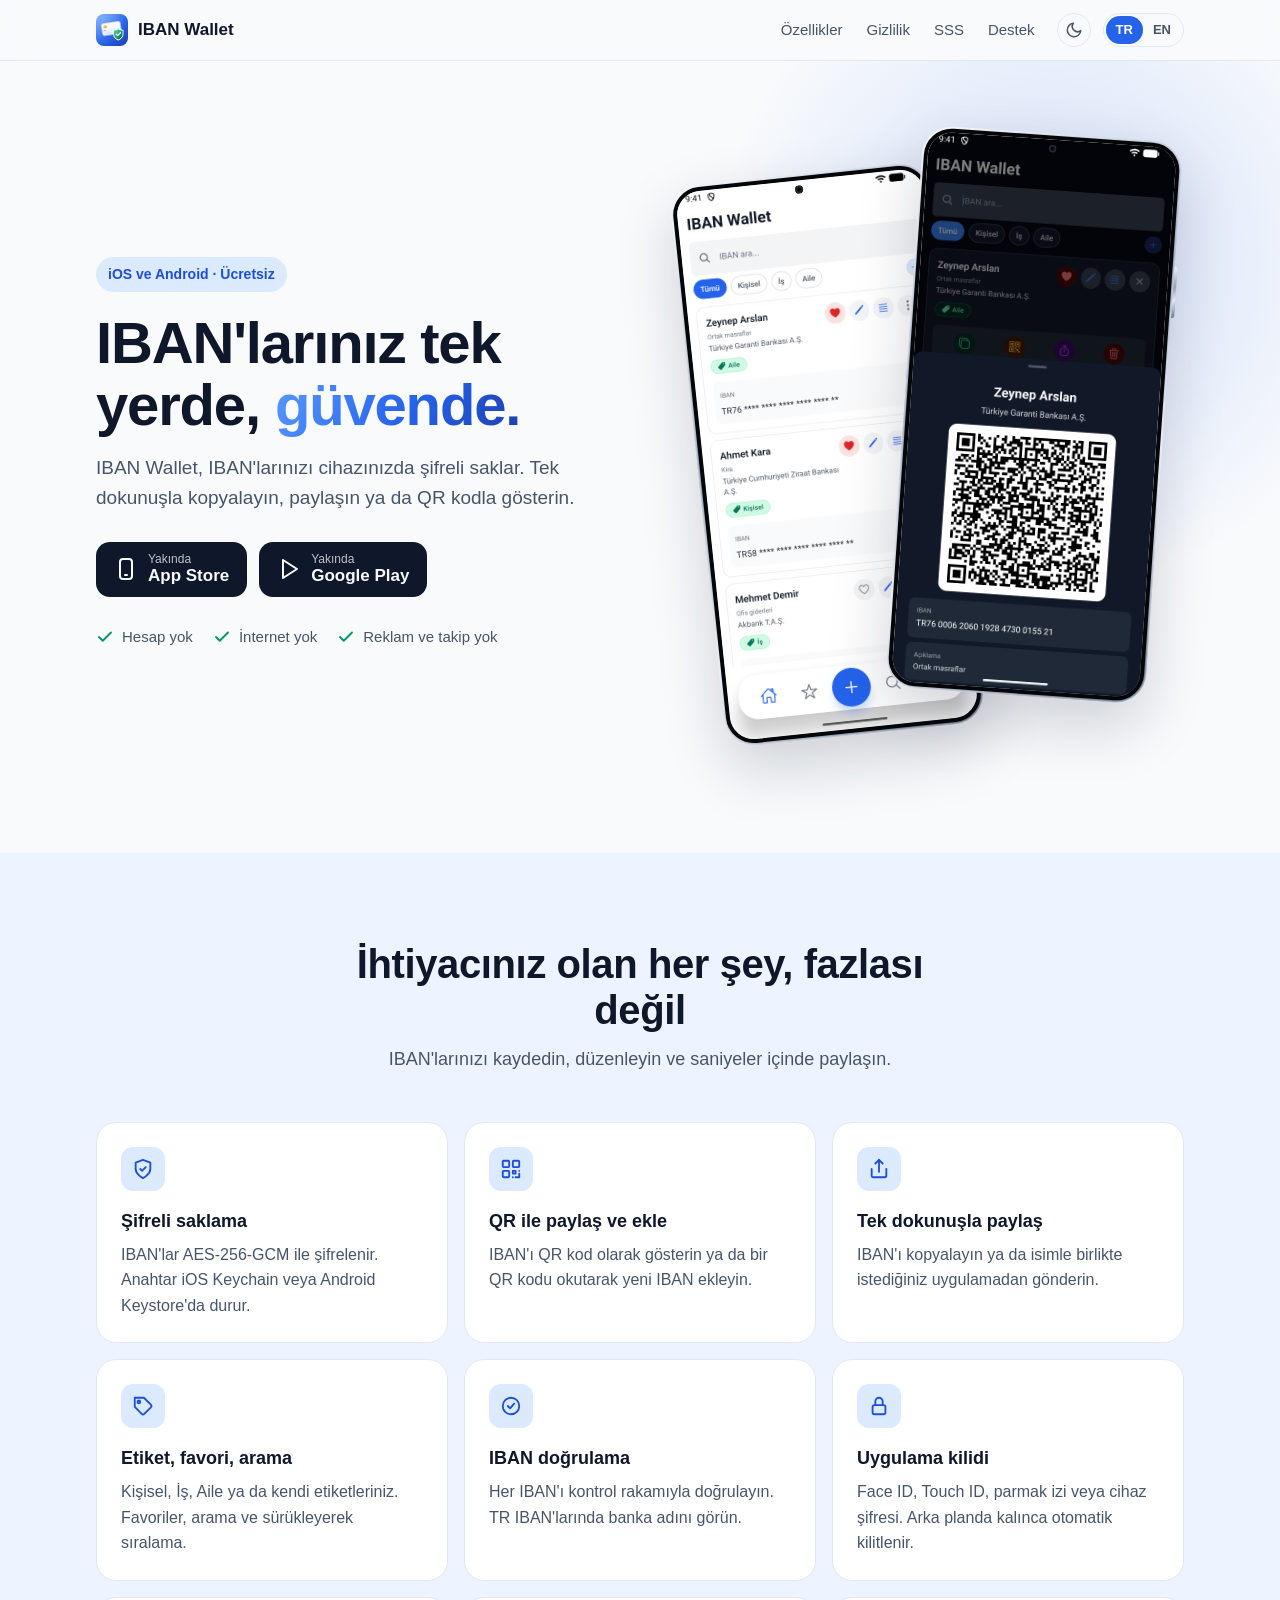
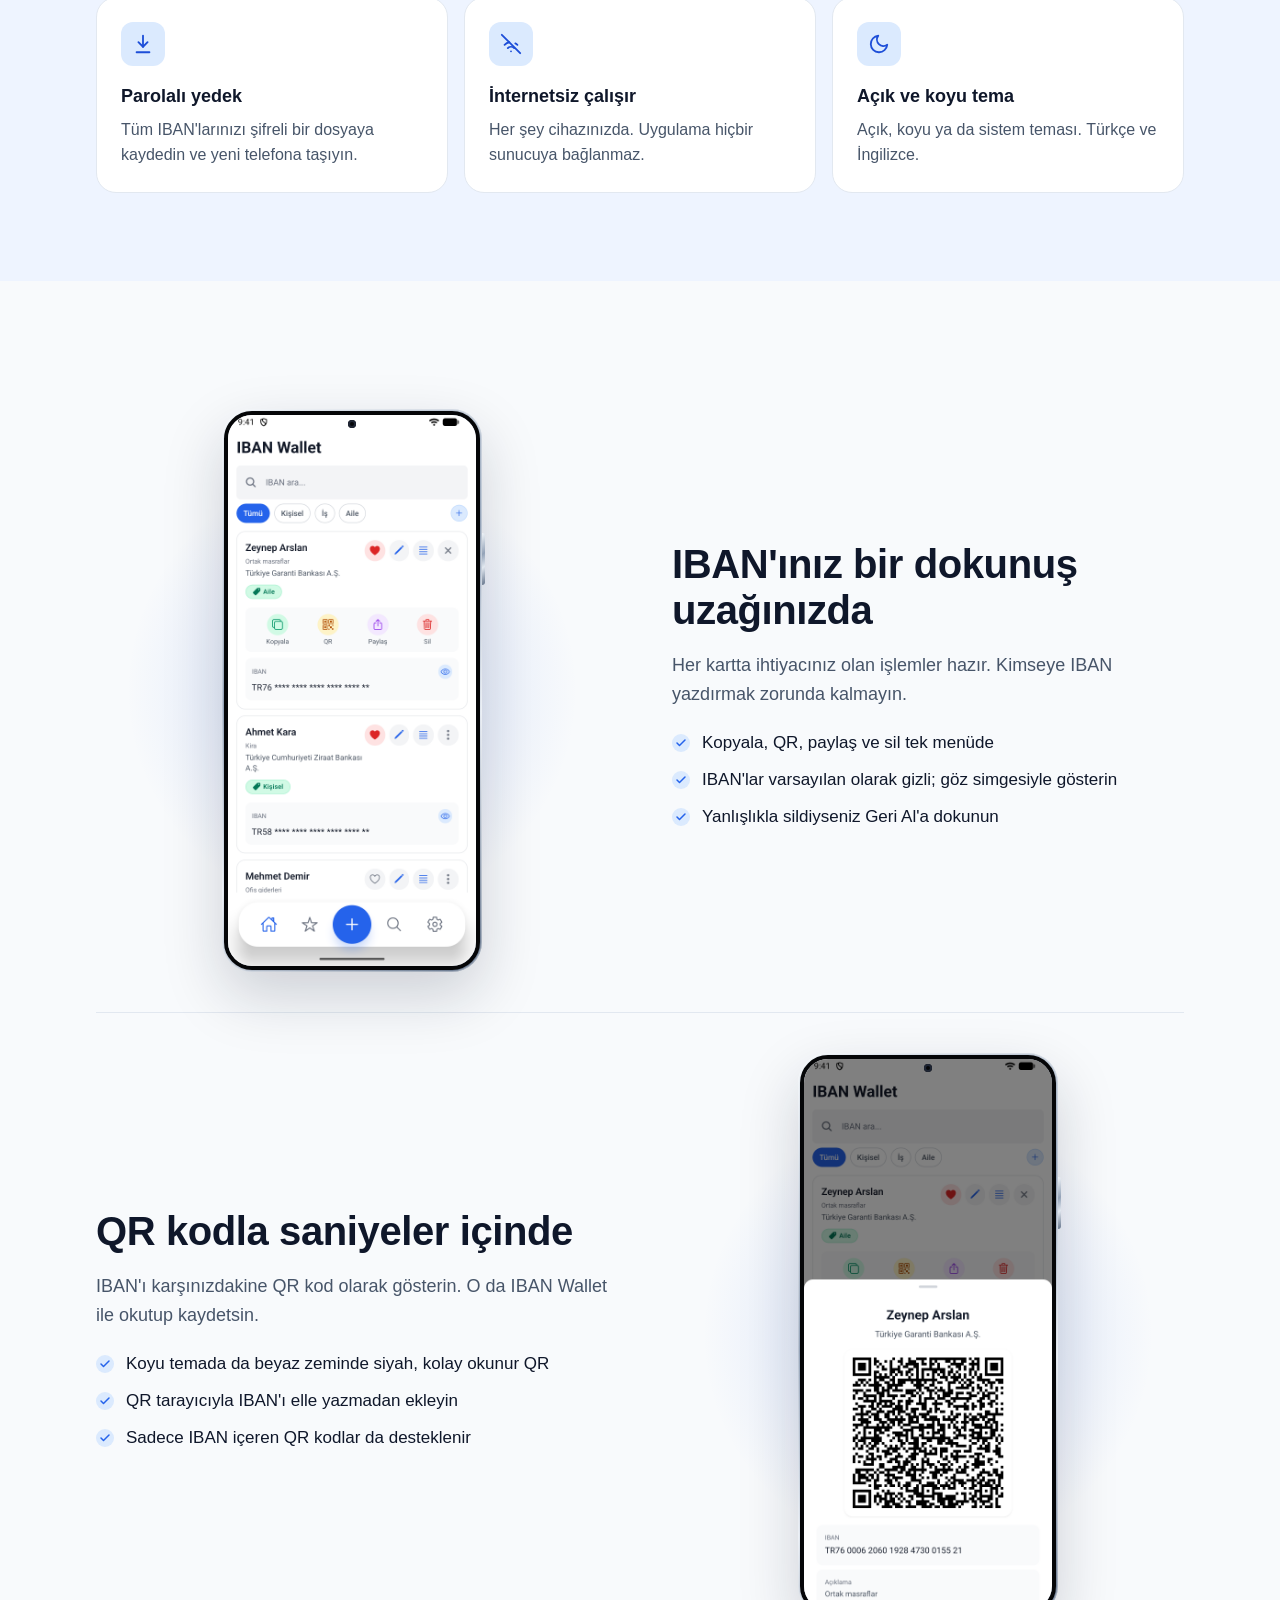
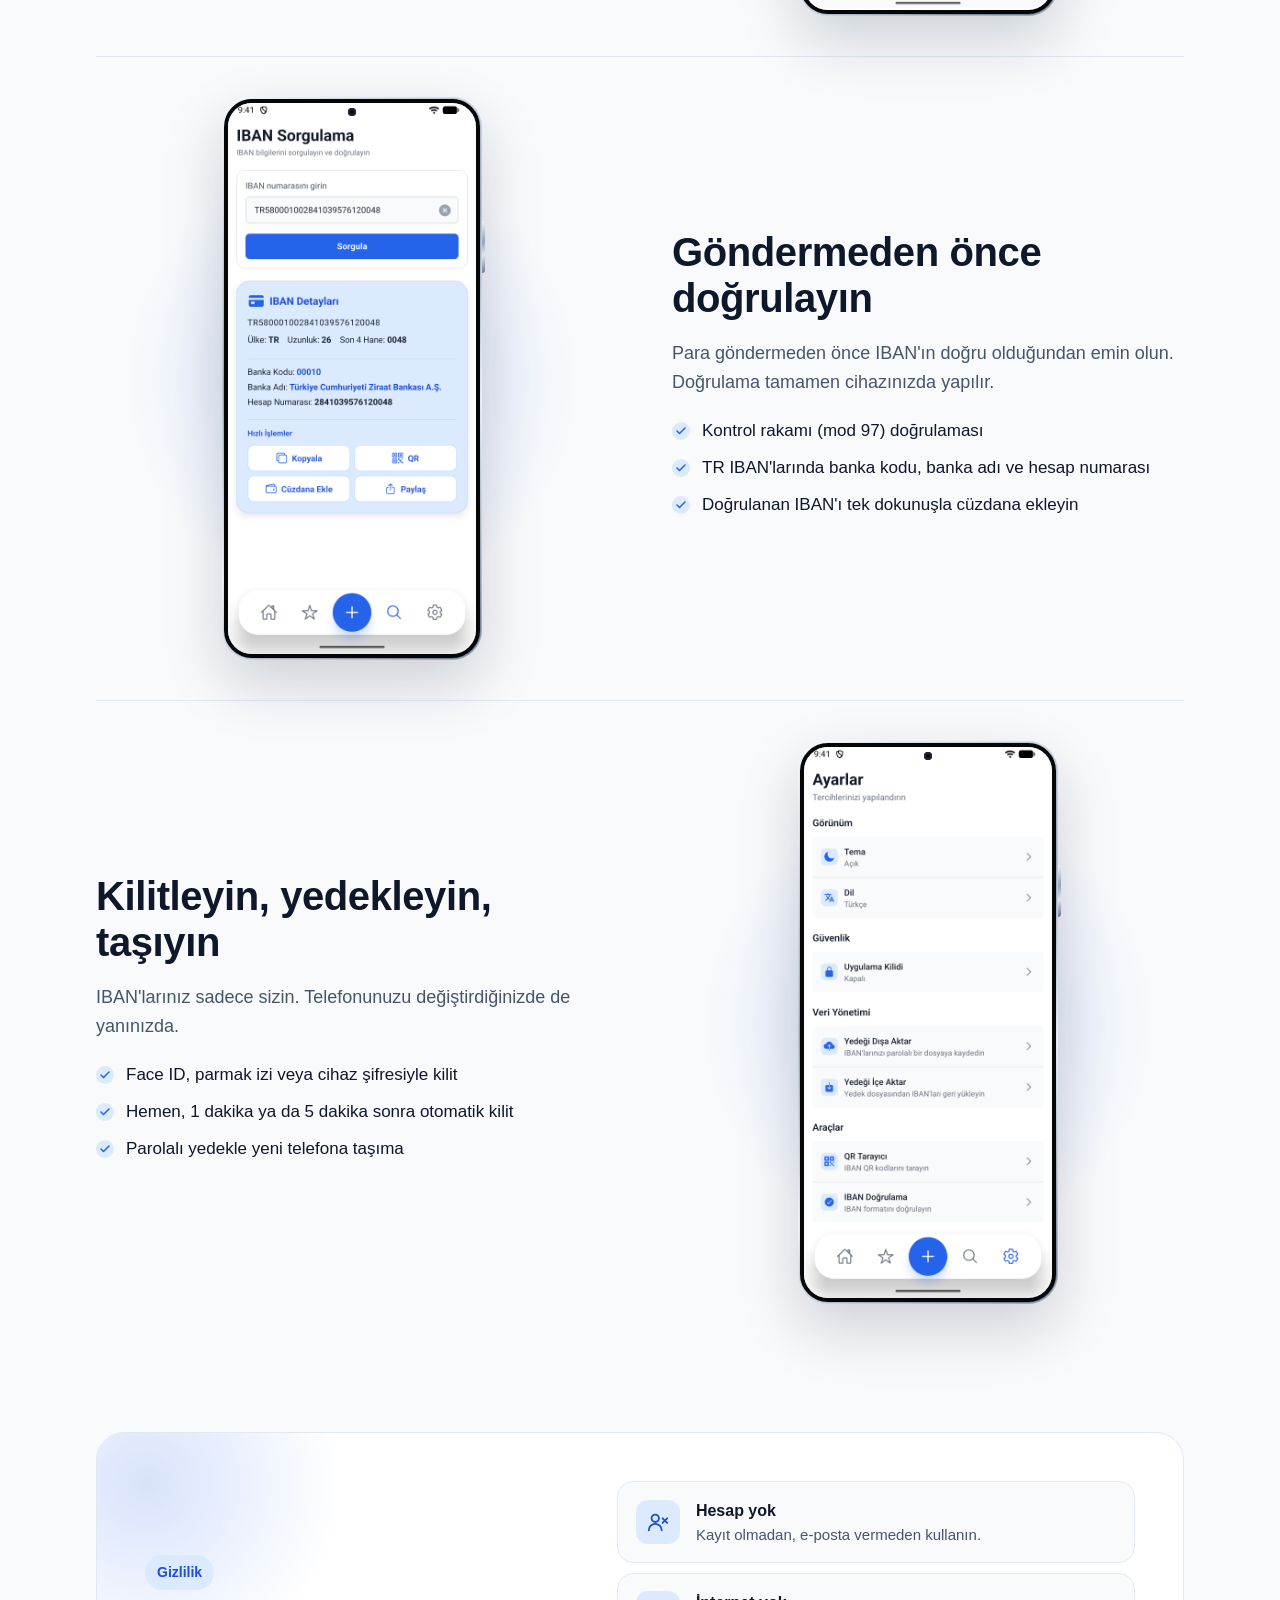
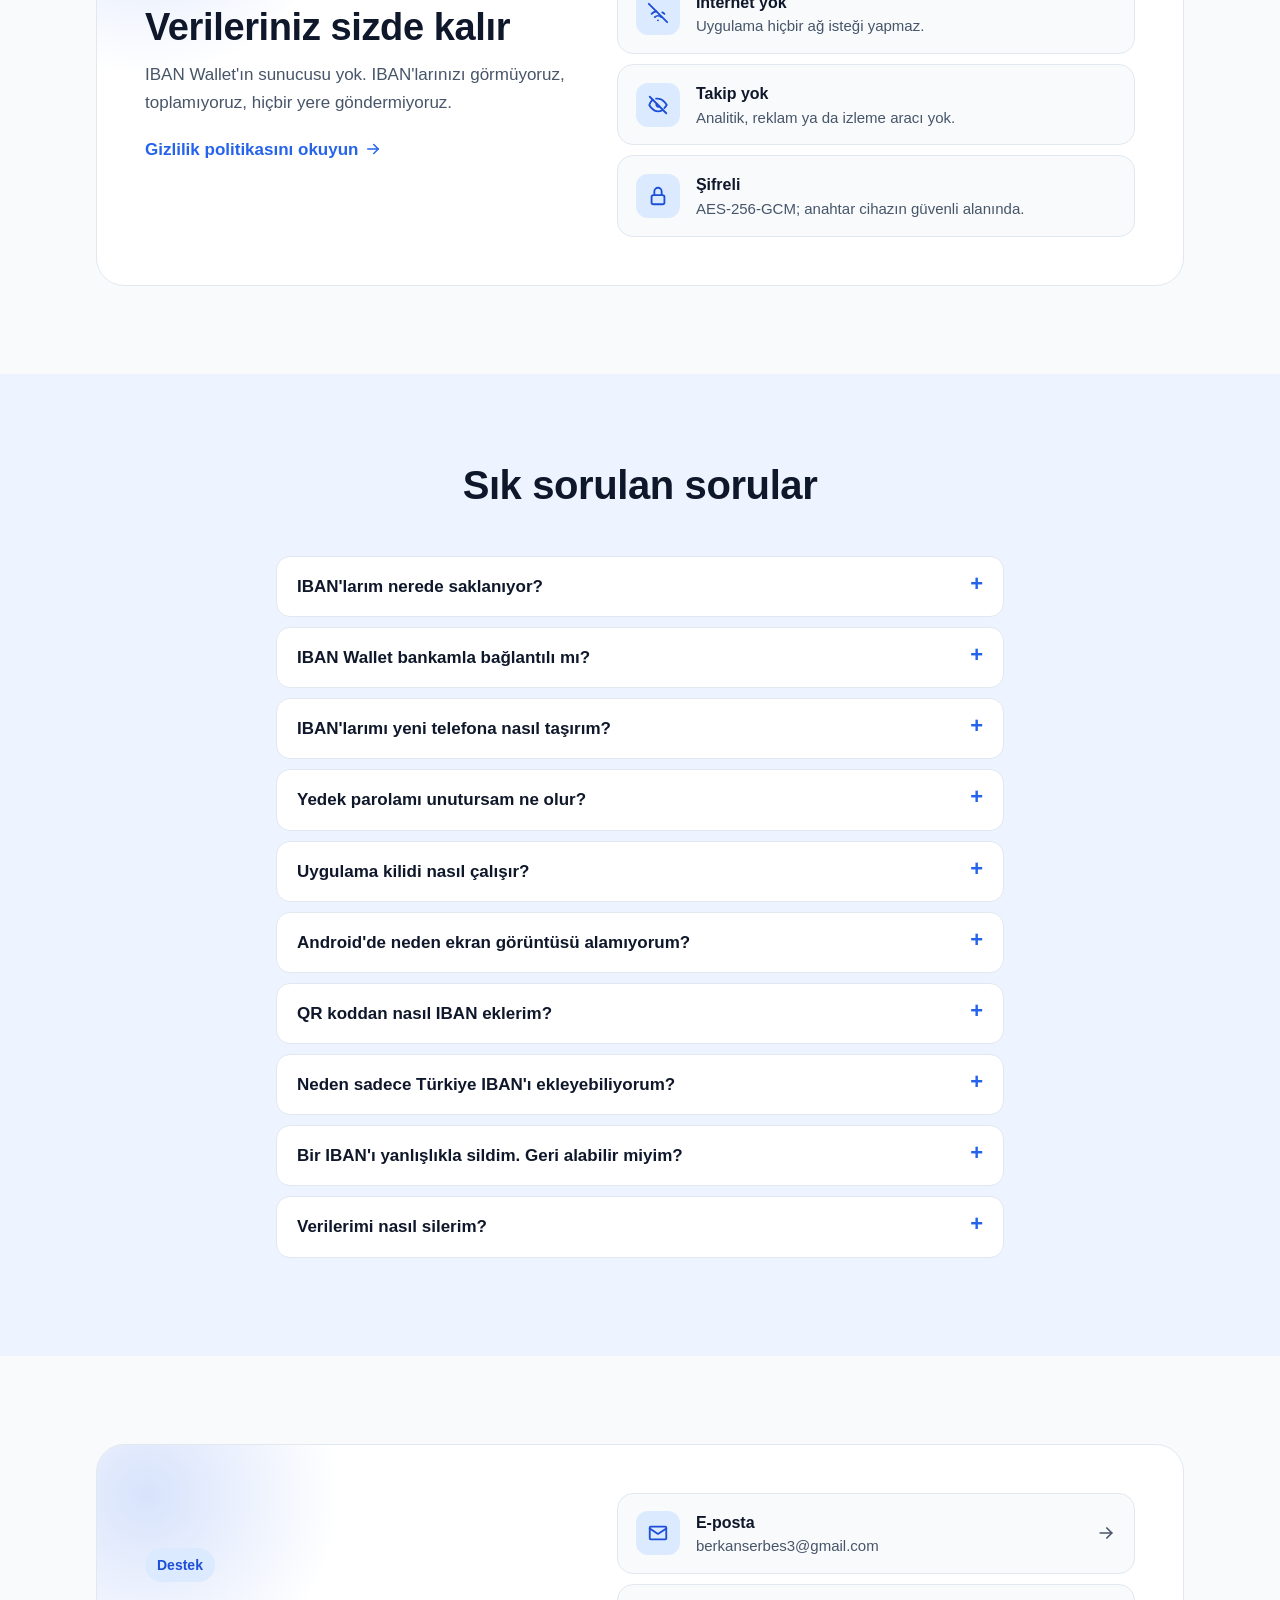
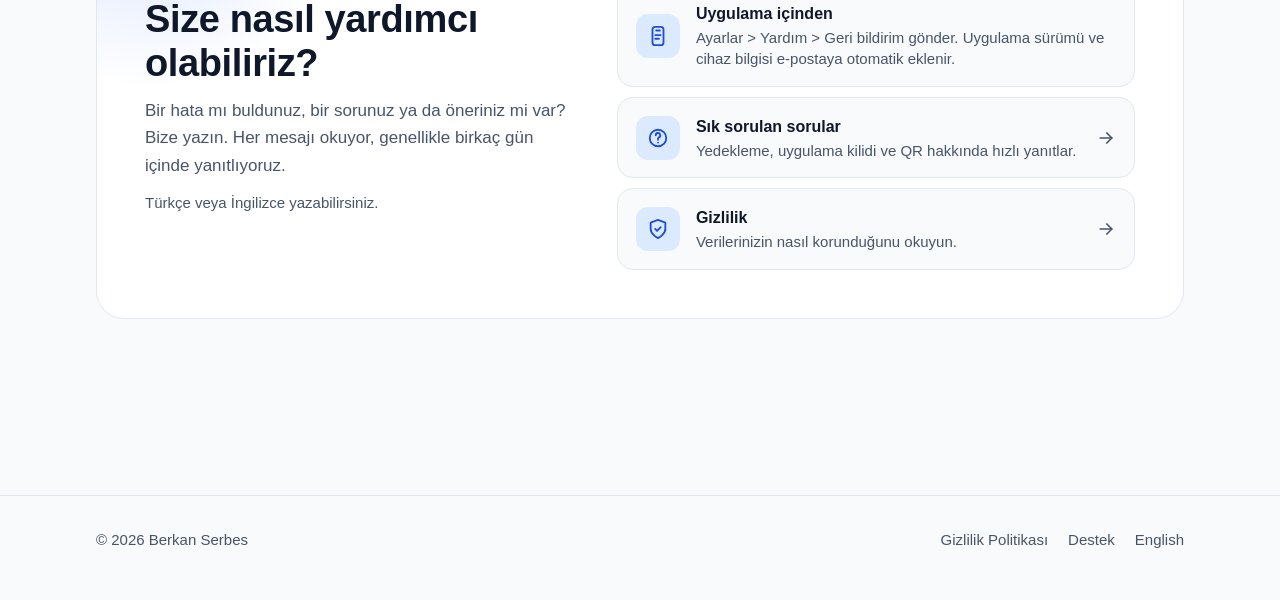
==== commit afa0f25f: "feat: Match privacy section to the support panel design Replace the blue privacy band with the same " ====
--- a/index.html
+++ b/index.html
@@ -212,17 +212,30 @@
 
     <section id="gizlilik" class="section" style="padding-top:0">
       <div class="container">
-        <div class="privacy-band">
-          <div>
+        <div class="panel">
+          <div class="panel-intro">
+            <span class="eyebrow">Gizlilik</span>
             <h2>Verileriniz sizde kalır</h2>
             <p>IBAN Wallet'ın sunucusu yok. IBAN'larınızı görmüyoruz, toplamıyoruz, hiçbir yere göndermiyoruz.</p>
-            <a class="link" href="privacy/">Gizlilik politikasını okuyun →</a>
-          </div>
-          <div class="privacy-points">
-            <div><strong>Hesap yok</strong><span>Kayıt olmadan, e-posta vermeden kullanın.</span></div>
-            <div><strong>İnternet yok</strong><span>Uygulama hiçbir ağ isteği yapmaz.</span></div>
-            <div><strong>Takip yok</strong><span>Analitik, reklam ya da izleme aracı yok.</span></div>
-            <div><strong>Şifreli</strong><span>AES-256-GCM, anahtar cihazın güvenli alanında.</span></div>
+            <a class="panel-link" href="privacy/">Gizlilik politikasını okuyun <svg viewBox="0 0 24 24" fill="none" stroke="currentColor" stroke-width="2" stroke-linecap="round" stroke-linejoin="round" aria-hidden="true"><path d="M5 12h14"/><path d="m13 6 6 6-6 6"/></svg></a>
+          </div>
+          <div class="panel-options">
+          <div class="option">
+            <span class="option-icon"><svg viewBox="0 0 24 24" fill="none" stroke="currentColor" stroke-width="2" stroke-linecap="round" stroke-linejoin="round" aria-hidden="true"><circle cx="9" cy="8" r="4"/><path d="M2 21a7 7 0 0 1 14 0"/><path d="m17 8 5 5M22 8l-5 5"/></svg></span>
+            <span class="option-text"><strong>Hesap yok</strong><span>Kayıt olmadan, e-posta vermeden kullanın.</span></span>
+          </div>
+          <div class="option">
+            <span class="option-icon"><svg viewBox="0 0 24 24" fill="none" stroke="currentColor" stroke-width="2" stroke-linecap="round" stroke-linejoin="round" aria-hidden="true"><path d="m2 2 20 20"/><path d="M8.5 16.5a5 5 0 0 1 7 0"/><path d="M5 12.9a10 10 0 0 1 5.2-2.8"/><path d="M19 12.9a10 10 0 0 0-2.3-1.6"/><path d="M12 20h.01"/></svg></span>
+            <span class="option-text"><strong>İnternet yok</strong><span>Uygulama hiçbir ağ isteği yapmaz.</span></span>
+          </div>
+          <div class="option">
+            <span class="option-icon"><svg viewBox="0 0 24 24" fill="none" stroke="currentColor" stroke-width="2" stroke-linecap="round" stroke-linejoin="round" aria-hidden="true"><path d="M3 3l18 18"/><path d="M10.6 10.6a2 2 0 0 0 2.8 2.8"/><path d="M9.9 5.1A10 10 0 0 1 12 5c6 0 9.5 7 9.5 7a17 17 0 0 1-2.6 3.4M6.1 6.1A17 17 0 0 0 2.5 12s3.5 7 9.5 7a9.7 9.7 0 0 0 4.4-1"/></svg></span>
+            <span class="option-text"><strong>Takip yok</strong><span>Analitik, reklam ya da izleme aracı yok.</span></span>
+          </div>
+          <div class="option">
+            <span class="option-icon"><svg viewBox="0 0 24 24" fill="none" stroke="currentColor" stroke-width="2" stroke-linecap="round" stroke-linejoin="round" aria-hidden="true"><rect x="5" y="11" width="14" height="10" rx="2"/><path d="M8 11V7a4 4 0 0 1 8 0v4"/></svg></span>
+            <span class="option-text"><strong>Şifreli</strong><span>AES-256-GCM; anahtar cihazın güvenli alanında.</span></span>
+          </div>
           </div>
         </div>
       </div>
@@ -279,14 +292,14 @@
 
     <section id="destek" class="section">
       <div class="container">
-        <div class="support">
-          <div class="support-intro">
+        <div class="panel">
+          <div class="panel-intro">
             <span class="eyebrow">Destek</span>
             <h2>Size nasıl yardımcı olabiliriz?</h2>
             <p>Bir hata mı buldunuz, bir sorunuz ya da öneriniz mi var? Bize yazın. Her mesajı okuyor, genellikle birkaç gün içinde yanıtlıyoruz.</p>
-            <p class="support-meta">Türkçe veya İngilizce yazabilirsiniz.</p>
-          </div>
-          <div class="support-options">
+            <p class="panel-meta">Türkçe veya İngilizce yazabilirsiniz.</p>
+          </div>
+          <div class="panel-options">
           <a class="option" href="mailto:berkanserbes3@gmail.com?subject=IBAN%20Wallet%20Destek">
             <span class="option-icon"><svg viewBox="0 0 24 24" fill="none" stroke="currentColor" stroke-width="2" stroke-linecap="round" stroke-linejoin="round" aria-hidden="true"><path d="M4 5h16a1 1 0 0 1 1 1v12a1 1 0 0 1-1 1H4a1 1 0 0 1-1-1V6a1 1 0 0 1 1-1z"/><path d="m3 7 9 6 9-6"/></svg></span>
             <span class="option-text"><strong>E-posta</strong><span>berkanserbes3@gmail.com</span></span>
--- a/style.css
+++ b/style.css
@@ -529,59 +529,6 @@
   background: var(--primary-soft) url("data:image/svg+xml,%3Csvg xmlns='http://www.w3.org/2000/svg' viewBox='0 0 24 24' fill='none' stroke='%232563eb' stroke-width='3' stroke-linecap='round' stroke-linejoin='round'%3E%3Cpath d='M20 6 9 17l-5-5'/%3E%3C/svg%3E") center / 12px no-repeat;
 }
 
-/* Privacy band */
-
-.privacy-band {
-  background: linear-gradient(135deg, #1e3a8a, #2563eb 55%, #3b82f6);
-  color: #ffffff;
-  border-radius: 28px;
-  padding: 56px 40px;
-  display: grid;
-  grid-template-columns: 1fr 1.2fr;
-  gap: 40px;
-  align-items: center;
-}
-
-.privacy-band h2 {
-  font-size: clamp(28px, 4vw, 40px);
-  line-height: 1.15;
-  margin: 0 0 12px;
-}
-
-.privacy-band p {
-  color: rgba(255, 255, 255, 0.85);
-  margin: 0 0 20px;
-}
-
-.privacy-band .link {
-  color: #ffffff;
-  font-weight: 600;
-}
-
-.privacy-points {
-  display: grid;
-  grid-template-columns: 1fr 1fr;
-  gap: 12px;
-}
-
-.privacy-points div {
-  background: rgba(255, 255, 255, 0.1);
-  border: 1px solid rgba(255, 255, 255, 0.18);
-  border-radius: 16px;
-  padding: 16px;
-}
-
-.privacy-points strong {
-  display: block;
-  font-size: 17px;
-  margin-bottom: 4px;
-}
-
-.privacy-points span {
-  color: rgba(255, 255, 255, 0.8);
-  font-size: 15px;
-}
-
 /* FAQ */
 
 details {
@@ -621,9 +568,9 @@
   color: var(--muted);
 }
 
-/* Support */
-
-.support {
+/* Panels (privacy, support) */
+
+.panel {
   position: relative;
   overflow: hidden;
   display: grid;
@@ -636,7 +583,7 @@
   padding: 48px;
 }
 
-.support::before {
+.panel::before {
   content: "";
   position: absolute;
   top: -160px;
@@ -647,28 +594,47 @@
   pointer-events: none;
 }
 
-.support-intro {
+.panel-intro {
   position: relative;
 }
 
-.support h2 {
+.panel h2 {
   font-size: clamp(28px, 4vw, 38px);
   line-height: 1.15;
   letter-spacing: -0.01em;
   margin: 16px 0 12px;
 }
 
-.support-intro p {
+.panel-intro p {
   color: var(--muted);
   margin: 0 0 12px;
 }
 
-.support-intro .support-meta {
+.panel-intro .panel-meta {
   font-size: 15px;
   margin: 0;
 }
 
-.support-options {
+.panel-link {
+  display: inline-flex;
+  align-items: center;
+  gap: 6px;
+  margin-top: 8px;
+  font-weight: 600;
+  text-decoration: none;
+}
+
+.panel-link svg {
+  width: 18px;
+  height: 18px;
+  transition: transform 0.15s;
+}
+
+.panel-link:hover svg {
+  transform: translateX(2px);
+}
+
+.panel-options {
   position: relative;
   display: grid;
   gap: 10px;
@@ -688,6 +654,10 @@
   transition: border-color 0.15s, transform 0.15s;
 }
 
+div.option {
+  grid-template-columns: 44px 1fr;
+}
+
 a.option:hover {
   border-color: var(--primary);
   transform: translateY(-1px);
@@ -796,8 +766,7 @@
   }
 
   .hero .container,
-  .show,
-  .privacy-band {
+  .show {
     grid-template-columns: 1fr;
   }
 
@@ -860,11 +829,7 @@
     text-align: left;
   }
 
-  .privacy-band {
-    padding: 40px 24px;
-  }
-
-  .support {
+  .panel {
     grid-template-columns: 1fr;
     gap: 28px;
     padding: 32px 20px;
@@ -876,8 +841,7 @@
     padding: 64px 0;
   }
 
-  .features,
-  .privacy-points {
+  .features {
     grid-template-columns: 1fr;
   }
 
